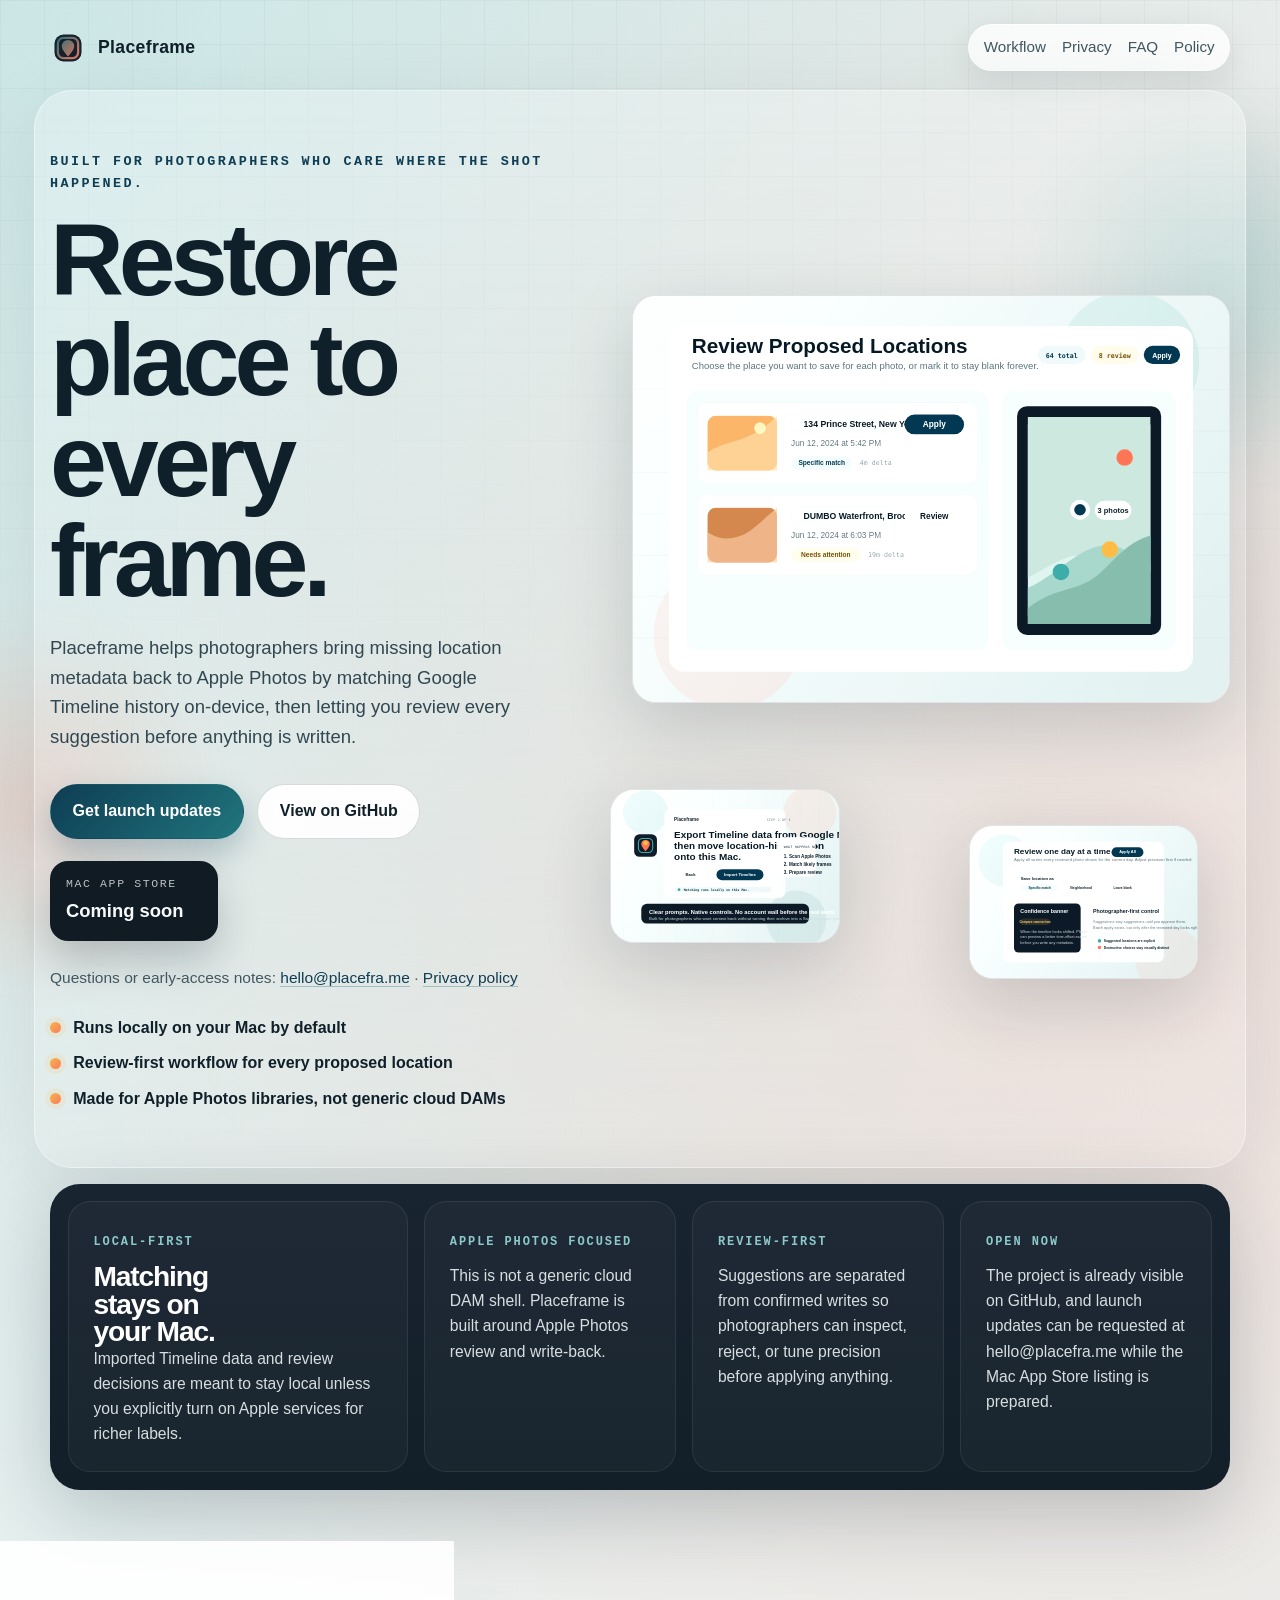
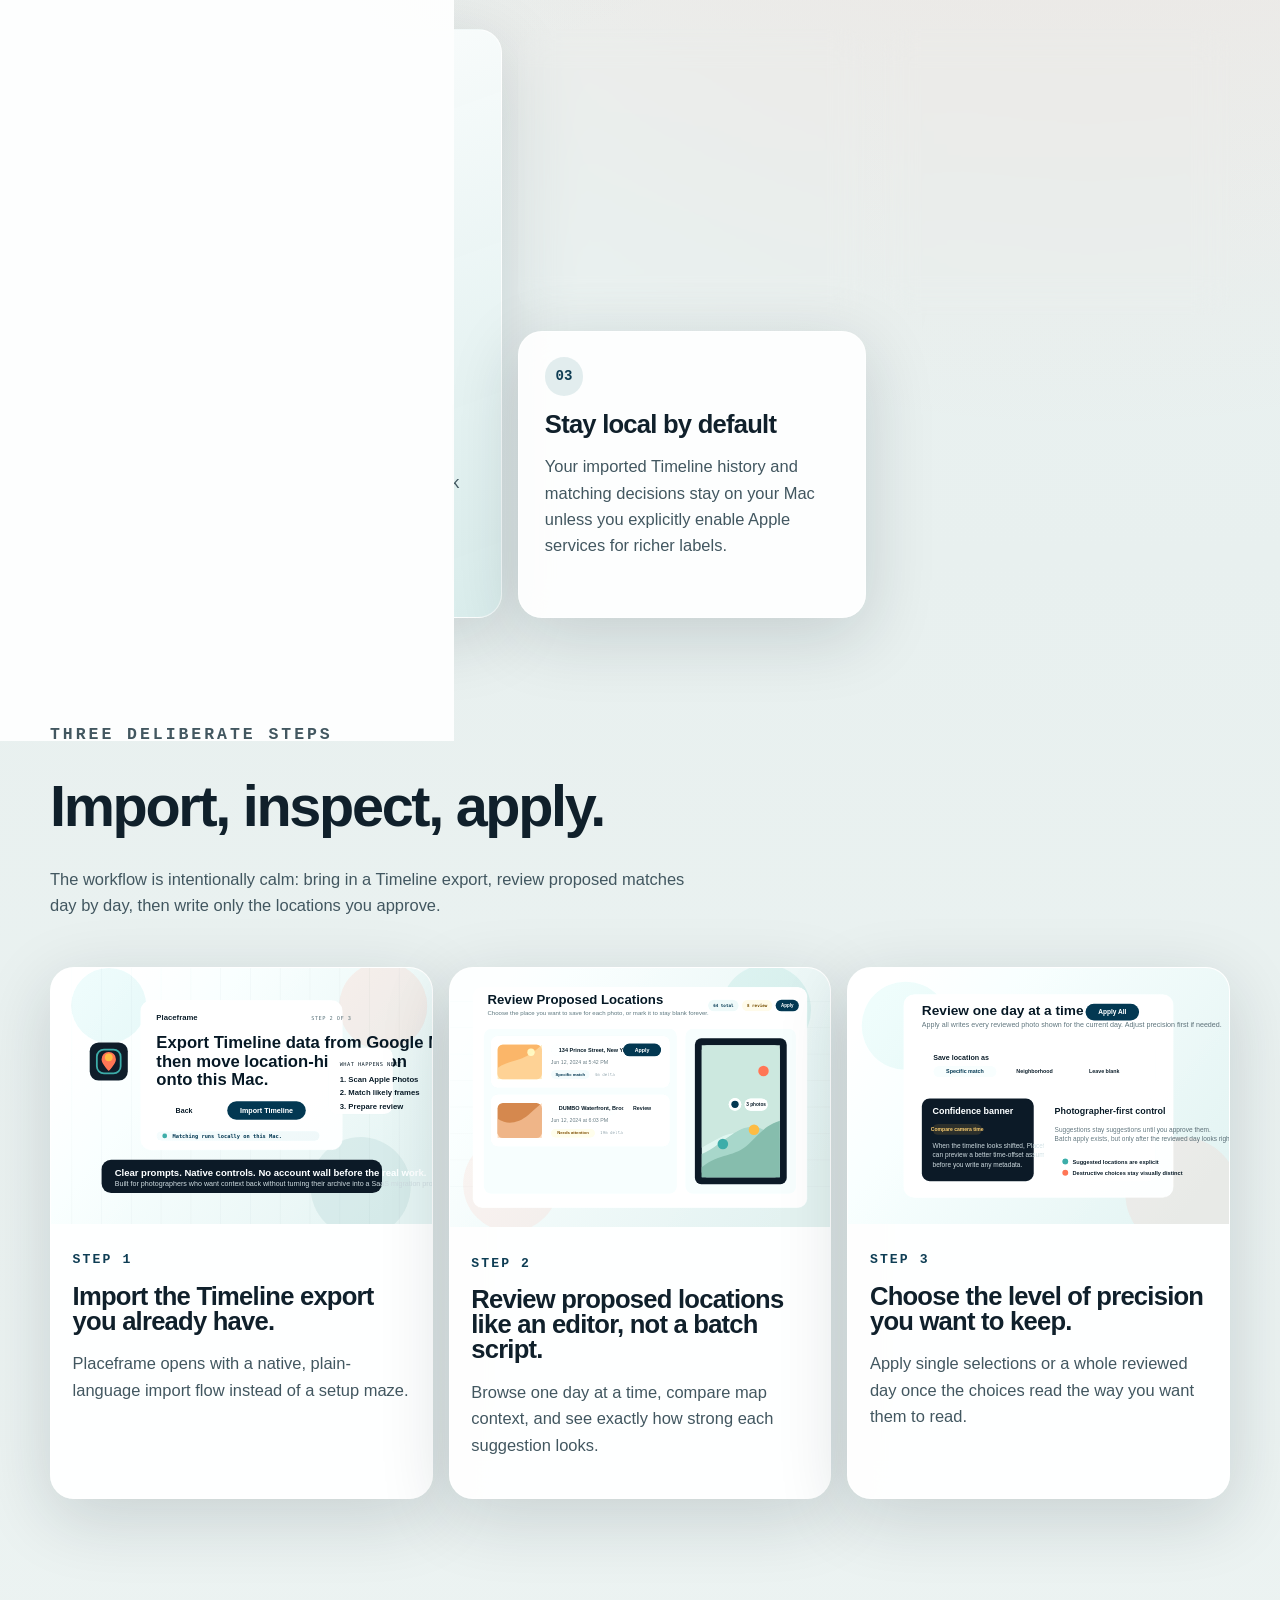
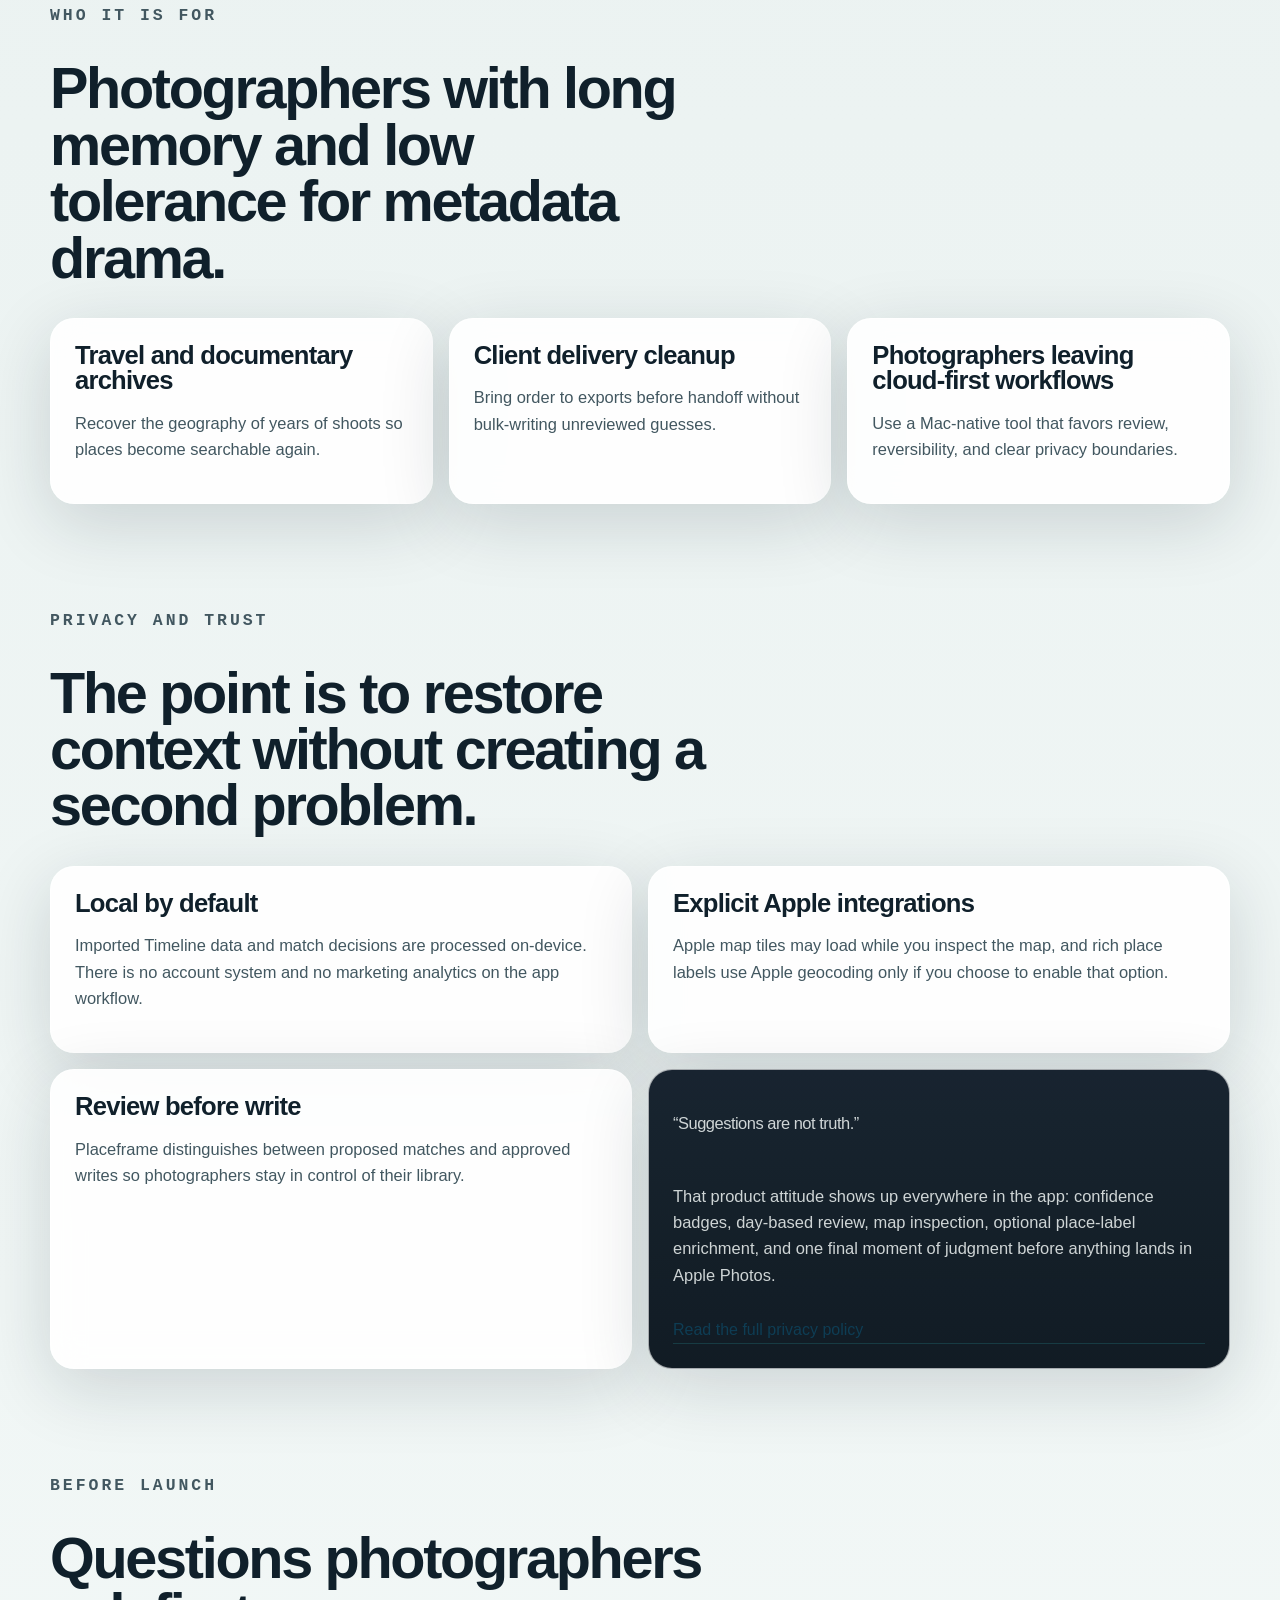
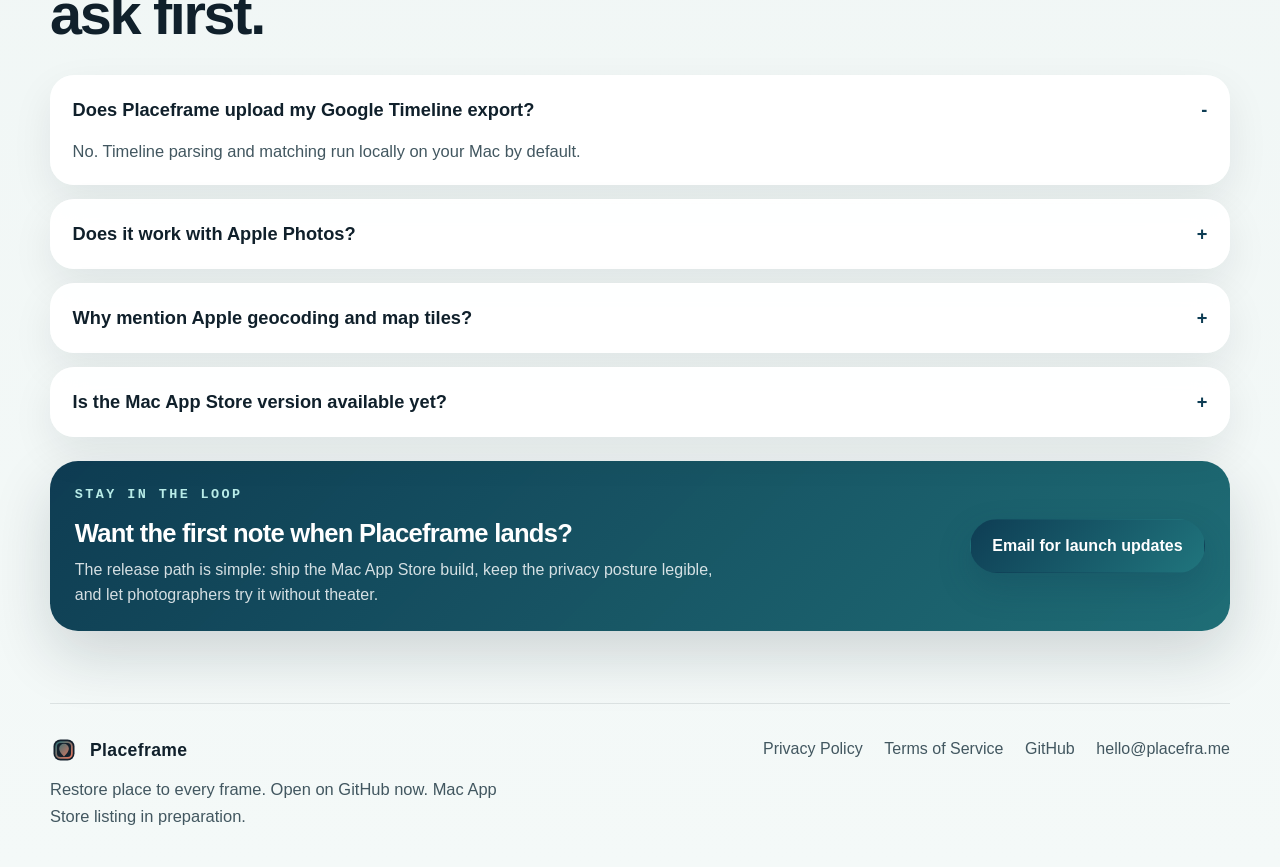
==== website/index.html @ 7202272b "Publish a real GitHub Pages site for Placeframe GitHub Pages now deploys from website/ instead of th" ====
<!doctype html>
<html lang="en">
  <head>
    <meta charset="utf-8">
    <meta name="viewport" content="width=device-width, initial-scale=1">
    <title>Placeframe | Restore place to every frame.</title>
    <meta
      name="description"
      content="Placeframe helps photographers restore missing photo locations in Apple Photos by matching Google Timeline history on your Mac, with review before every write."
    >
    <meta name="theme-color" content="#edf4f4">
    <meta property="og:title" content="Placeframe">
    <meta
      property="og:description"
      content="A private, Mac-first way to restore missing photo locations in Apple Photos."
    >
    <meta property="og:type" content="website">
    <meta property="og:url" content="https://placefra.me/">
    <meta property="og:image" content="https://placefra.me/assets/placeframe-social.png">
    <meta name="twitter:card" content="summary_large_image">
    <meta name="twitter:title" content="Placeframe">
    <meta name="twitter:description" content="Restore missing photo locations in Apple Photos without giving up review or privacy.">
    <meta name="twitter:image" content="https://placefra.me/assets/placeframe-social.png">
    <link rel="canonical" href="https://placefra.me/">
    <link rel="icon" href="assets/favicon.svg" type="image/svg+xml">
    <link rel="stylesheet" href="site.css">
    <script defer src="site.js"></script>
  </head>
  <body>
    <div class="page-shell">
      <div class="ambient ambient-a"></div>
      <div class="ambient ambient-b"></div>
      <div class="grid-wash"></div>

      <header class="site-header">
        <a class="brand" href="#top" aria-label="Placeframe home">
          <img src="assets/favicon.svg" alt="" width="36" height="36">
          <span>Placeframe</span>
        </a>
        <nav class="site-nav" aria-label="Primary">
          <a href="#workflow">Workflow</a>
          <a href="#trust">Privacy</a>
          <a href="#faq">FAQ</a>
          <a href="privacy.html">Policy</a>
        </nav>
      </header>

      <main id="top">
        <section class="hero" data-reveal>
          <div class="hero-copy">
            <p class="eyebrow">Built for photographers who care where the shot happened.</p>
            <h1>Restore place to every frame.</h1>
            <p class="lede">
              Placeframe helps photographers bring missing location metadata back to Apple Photos
              by matching Google Timeline history on-device, then letting you review every
              suggestion before anything is written.
            </p>

            <div class="cta-row">
              <a class="button button-primary" href="mailto:hello@placefra.me?subject=Notify%20me%20when%20Placeframe%20launches">Get launch updates</a>
              <a class="button button-secondary" href="https://github.com/glacials/placeframe">View on GitHub</a>
            </div>

            <div class="availability-badge" aria-label="Mac App Store coming soon">
              <span class="availability-kicker">MAC APP STORE</span>
              <strong>Coming soon</strong>
            </div>

            <p class="micro-note">
              Questions or early-access notes:
              <a class="inline-link" href="mailto:hello@placefra.me?subject=Placeframe%20question">hello@placefra.me</a>
              ·
              <a class="inline-link" href="privacy.html">Privacy policy</a>
            </p>

            <ul class="hero-points">
              <li>Runs locally on your Mac by default</li>
              <li>Review-first workflow for every proposed location</li>
              <li>Made for Apple Photos libraries, not generic cloud DAMs</li>
            </ul>
          </div>

          <div class="hero-media">
            <figure class="hero-shot hero-shot-main">
              <img
                src="assets/interface-review.svg"
                alt="Placeframe review interface with photo cards, status badges, and a map panel."
                width="1440"
                height="980"
              >
            </figure>
            <figure class="hero-shot hero-shot-small hero-shot-left">
              <img
                src="assets/interface-import.svg"
                alt="Placeframe import workflow showing a guided timeline import card."
                width="1280"
                height="860"
              >
            </figure>
            <figure class="hero-shot hero-shot-small hero-shot-right">
              <img
                src="assets/interface-precision.svg"
                alt="Placeframe precision controls showing review choices before writing metadata."
                width="1280"
                height="860"
              >
            </figure>
          </div>
        </section>

        <section class="proof-band" aria-label="Proof points" data-reveal>
          <div class="proof-grid">
            <article class="proof-card">
              <span class="proof-overline">Local-first</span>
              <h2>Matching stays on your Mac.</h2>
              <p>Imported Timeline data and review decisions are meant to stay local unless you explicitly turn on Apple services for richer labels.</p>
            </article>
            <article class="proof-card">
              <span class="proof-overline">Apple Photos focused</span>
              <p>This is not a generic cloud DAM shell. Placeframe is built around Apple Photos review and write-back.</p>
            </article>
            <article class="proof-card">
              <span class="proof-overline">Review-first</span>
              <p>Suggestions are separated from confirmed writes so photographers can inspect, reject, or tune precision before applying anything.</p>
            </article>
            <article class="proof-card">
              <span class="proof-overline">Open now</span>
              <p>The project is already visible on GitHub, and launch updates can be requested at hello@placefra.me while the Mac App Store listing is prepared.</p>
            </article>
          </div>
        </section>

        <section class="insight-grid" data-reveal>
          <article class="insight-card insight-card-primary">
            <p class="eyebrow">Why photographers care</p>
            <h2>A clean archive is easier to search, sort, pitch, publish, and trust.</h2>
            <p>
              When old imports lose GPS metadata, years of work start behaving like anonymous
              files. Placeframe is built for photographers who want that context back without
              surrendering their library to a cloud pipeline.
            </p>
          </article>
          <article class="insight-card">
            <span class="stat">01</span>
            <h3>Recover locationless imports</h3>
            <p>Backfill DSLR, mirrorless, or scanned work that landed in Apple Photos without place data.</p>
          </article>
          <article class="insight-card">
            <span class="stat">02</span>
            <h3>Keep your review deliberate</h3>
            <p>Suggestions are separated from confirmed writes, so you always know what is proposed and what will change.</p>
          </article>
          <article class="insight-card">
            <span class="stat">03</span>
            <h3>Stay local by default</h3>
            <p>Your imported Timeline history and matching decisions stay on your Mac unless you explicitly enable Apple services for richer labels.</p>
          </article>
        </section>

        <section class="workflow-section" id="workflow" data-reveal>
          <div class="section-heading">
            <p class="eyebrow">Three deliberate steps</p>
            <h2>Import, inspect, apply.</h2>
            <p>
              The workflow is intentionally calm: bring in a Timeline export, review proposed
              matches day by day, then write only the locations you approve.
            </p>
          </div>

          <div class="workflow-grid">
            <article class="workflow-card">
              <img
                src="assets/interface-import.svg"
                alt="Guided timeline import interface preview."
                width="1280"
                height="860"
              >
              <div class="workflow-copy">
                <span class="workflow-step">Step 1</span>
                <h3>Import the Timeline export you already have.</h3>
                <p>Placeframe opens with a native, plain-language import flow instead of a setup maze.</p>
              </div>
            </article>

            <article class="workflow-card">
              <img
                src="assets/interface-review.svg"
                alt="Review interface preview with badges, photo thumbnails, and a map."
                width="1440"
                height="980"
              >
              <div class="workflow-copy">
                <span class="workflow-step">Step 2</span>
                <h3>Review proposed locations like an editor, not a batch script.</h3>
                <p>Browse one day at a time, compare map context, and see exactly how strong each suggestion looks.</p>
              </div>
            </article>

            <article class="workflow-card">
              <img
                src="assets/interface-precision.svg"
                alt="Precision controls and final review choices preview."
                width="1280"
                height="860"
              >
              <div class="workflow-copy">
                <span class="workflow-step">Step 3</span>
                <h3>Choose the level of precision you want to keep.</h3>
                <p>Apply single selections or a whole reviewed day once the choices read the way you want them to read.</p>
              </div>
            </article>
          </div>
        </section>

        <section class="audience-section" data-reveal>
          <div class="section-heading">
            <p class="eyebrow">Who it is for</p>
            <h2>Photographers with long memory and low tolerance for metadata drama.</h2>
          </div>

          <div class="audience-grid">
            <article class="audience-card">
              <h3>Travel and documentary archives</h3>
              <p>Recover the geography of years of shoots so places become searchable again.</p>
            </article>
            <article class="audience-card">
              <h3>Client delivery cleanup</h3>
              <p>Bring order to exports before handoff without bulk-writing unreviewed guesses.</p>
            </article>
            <article class="audience-card">
              <h3>Photographers leaving cloud-first workflows</h3>
              <p>Use a Mac-native tool that favors review, reversibility, and clear privacy boundaries.</p>
            </article>
          </div>
        </section>

        <section class="trust-section" id="trust" data-reveal>
          <div class="section-heading">
            <p class="eyebrow">Privacy and trust</p>
            <h2>The point is to restore context without creating a second problem.</h2>
          </div>

          <div class="trust-grid">
            <article class="trust-card">
              <h3>Local by default</h3>
              <p>Imported Timeline data and match decisions are processed on-device. There is no account system and no marketing analytics on the app workflow.</p>
            </article>
            <article class="trust-card">
              <h3>Explicit Apple integrations</h3>
              <p>Apple map tiles may load while you inspect the map, and rich place labels use Apple geocoding only if you choose to enable that option.</p>
            </article>
            <article class="trust-card">
              <h3>Review before write</h3>
              <p>Placeframe distinguishes between proposed matches and approved writes so photographers stay in control of their library.</p>
            </article>
            <article class="trust-card trust-card-wide">
              <p class="quote">
                “Suggestions are not truth.”
              </p>
              <p>
                That product attitude shows up everywhere in the app: confidence badges, day-based review,
                map inspection, optional place-label enrichment, and one final moment of judgment before
                anything lands in Apple Photos.
              </p>
              <a class="inline-link" href="privacy.html">Read the full privacy policy</a>
            </article>
          </div>
        </section>

        <section class="faq-section" id="faq" data-reveal>
          <div class="section-heading">
            <p class="eyebrow">Before launch</p>
            <h2>Questions photographers ask first.</h2>
          </div>

          <div class="faq-list">
            <details open>
              <summary>Does Placeframe upload my Google Timeline export?</summary>
              <p>No. Timeline parsing and matching run locally on your Mac by default.</p>
            </details>
            <details>
              <summary>Does it work with Apple Photos?</summary>
              <p>Yes. Placeframe is built around Apple Photos libraries and writes approved metadata back into Apple Photos locally.</p>
            </details>
            <details>
              <summary>Why mention Apple geocoding and map tiles?</summary>
              <p>Because privacy language should stay next to the real behavior. Rich place labels are optional, and map inspection can load Apple map tiles for the visible region.</p>
            </details>
            <details>
              <summary>Is the Mac App Store version available yet?</summary>
              <p>Not yet. The marketing site is live now, and the Mac App Store listing is being prepared.</p>
            </details>
          </div>

          <div class="closing-cta">
            <div>
              <p class="eyebrow">Stay in the loop</p>
              <h3>Want the first note when Placeframe lands?</h3>
              <p>The release path is simple: ship the Mac App Store build, keep the privacy posture legible, and let photographers try it without theater.</p>
            </div>
            <a class="button button-primary" href="mailto:hello@placefra.me?subject=Notify%20me%20when%20Placeframe%20launches">Email for launch updates</a>
          </div>
        </section>
      </main>

      <footer class="site-footer">
        <div>
          <a class="brand brand-footer" href="#top">
            <img src="assets/favicon.svg" alt="" width="28" height="28">
            <span>Placeframe</span>
          </a>
          <p class="footer-copy">Restore place to every frame. Open on GitHub now. Mac App Store listing in preparation.</p>
        </div>
        <div class="footer-links">
          <a href="privacy.html">Privacy Policy</a>
          <a href="terms.html">Terms of Service</a>
          <a href="https://github.com/glacials/placeframe">GitHub</a>
          <a href="mailto:hello@placefra.me?subject=Placeframe%20support">hello@placefra.me</a>
        </div>
      </footer>
    </div>
  </body>
</html>
---- website/site.css ----
:root {
  --canvas: #e8f0ef;
  --canvas-strong: #cfdfde;
  --surface: rgba(255, 255, 255, 0.9);
  --surface-strong: #fdfefe;
  --surface-dark: #182430;
  --ink: #10202b;
  --muted: #425760;
  --border: rgba(16, 32, 43, 0.16);
  --border-strong: rgba(16, 32, 43, 0.24);
  --accent: #20757d;
  --accent-bright: #45a9a5;
  --accent-deep: #0e3d54;
  --sun: #f2b84c;
  --ember: #ff785b;
  --shadow: 0 18px 70px rgba(11, 29, 43, 0.16);
  --radius-xl: 32px;
  --radius-lg: 24px;
  --radius-md: 18px;
  --radius-sm: 12px;
  --font-display: "Avenir Next", "Gill Sans", "Trebuchet MS", sans-serif;
  --font-body: "Helvetica Neue", "Segoe UI", sans-serif;
  --font-mono: "SFMono-Regular", "SF Mono", Consolas, monospace;
}

*,
*::before,
*::after {
  box-sizing: border-box;
}

html {
  scroll-behavior: smooth;
}

body {
  margin: 0;
  font-family: var(--font-body);
  color: var(--ink);
  background:
    radial-gradient(circle at top left, rgba(69, 169, 165, 0.22), transparent 30%),
    radial-gradient(circle at 85% 15%, rgba(255, 120, 91, 0.18), transparent 24%),
    linear-gradient(180deg, #f1f7f7 0%, var(--canvas) 38%, #f4f9f8 100%);
  line-height: 1.6;
  min-height: 100vh;
}

img {
  display: block;
  max-width: 100%;
}

a {
  color: inherit;
  text-decoration: none;
}

button,
summary {
  font: inherit;
}

.page-shell {
  position: relative;
  overflow: clip;
  min-height: 100vh;
}

.ambient {
  position: fixed;
  inset: auto;
  width: 28rem;
  height: 28rem;
  border-radius: 50%;
  filter: blur(24px);
  opacity: 0.7;
  pointer-events: none;
}

.ambient-a {
  top: 4rem;
  right: -10rem;
  background: radial-gradient(circle, rgba(69, 169, 165, 0.4), transparent 62%);
}

.ambient-b {
  left: -12rem;
  bottom: -8rem;
  background: radial-gradient(circle, rgba(255, 120, 91, 0.32), transparent 60%);
}

.grid-wash {
  position: fixed;
  inset: 0;
  background-image:
    linear-gradient(rgba(16, 32, 43, 0.045) 1px, transparent 1px),
    linear-gradient(90deg, rgba(16, 32, 43, 0.045) 1px, transparent 1px);
  background-size: 44px 44px;
  mask-image: linear-gradient(180deg, rgba(0, 0, 0, 0.7), transparent 88%);
  pointer-events: none;
}

.site-header,
.site-footer,
main {
  position: relative;
  z-index: 1;
}

.site-header,
.site-footer,
.hero,
.insight-grid,
.workflow-section,
.audience-section,
.trust-section,
.faq-section,
.legal-main {
  width: min(1180px, calc(100% - 2rem));
  margin-inline: auto;
}

.site-header {
  display: flex;
  align-items: center;
  justify-content: space-between;
  gap: 1.5rem;
  padding: 1.5rem 0 0;
}

.brand {
  display: inline-flex;
  align-items: center;
  gap: 0.75rem;
  font-family: var(--font-display);
  font-size: 1.1rem;
  font-weight: 700;
  letter-spacing: 0.02em;
}

.site-nav {
  display: inline-flex;
  align-items: center;
  gap: 1rem;
  padding: 0.65rem 0.9rem;
  border: 1px solid rgba(255, 255, 255, 0.6);
  border-radius: 999px;
  background: rgba(255, 255, 255, 0.78);
  box-shadow: 0 10px 34px rgba(16, 32, 43, 0.1);
  backdrop-filter: blur(16px);
}

.site-nav a {
  color: var(--muted);
  font-size: 0.95rem;
}

.site-nav a:hover,
.site-nav a:focus-visible,
.inline-link:hover,
.inline-link:focus-visible {
  color: var(--accent-deep);
}

.hero {
  display: grid;
  grid-template-columns: minmax(0, 1fr) minmax(0, 1.18fr);
  align-items: center;
  gap: 2.2rem;
  padding: 5rem 0 4.5rem;
  position: relative;
}

.hero::before {
  content: "";
  position: absolute;
  inset: 1.2rem -1rem 1rem;
  border: 1px solid rgba(255, 255, 255, 0.46);
  border-radius: 38px;
  background: linear-gradient(180deg, rgba(255, 255, 255, 0.28), rgba(255, 255, 255, 0.08));
  box-shadow: 0 24px 90px rgba(11, 29, 43, 0.08);
  z-index: -1;
}

.hero-copy {
  max-width: 33rem;
}

.eyebrow {
  margin: 0 0 1rem;
  color: var(--accent-deep);
  font-family: var(--font-mono);
  font-size: 0.84rem;
  font-weight: 700;
  letter-spacing: 0.18em;
  text-transform: uppercase;
}

h1,
h2,
h3 {
  margin: 0;
  font-family: var(--font-display);
  line-height: 0.98;
}

h1 {
  font-size: clamp(3.4rem, 8vw, 6.4rem);
  letter-spacing: -0.05em;
  max-width: 11ch;
}

h2 {
  font-size: clamp(2rem, 4.5vw, 3.7rem);
  letter-spacing: -0.04em;
}

h3 {
  font-size: clamp(1.25rem, 2vw, 1.6rem);
  letter-spacing: -0.03em;
}

.lede,
.section-heading p,
.insight-card p,
.workflow-copy p,
.audience-card p,
.trust-card p,
.faq-list p,
.footer-copy,
.legal-section p,
.legal-list li {
  color: var(--muted);
  font-size: 1.03rem;
}

.lede {
  margin: 1.35rem 0 0;
  max-width: 31rem;
  font-size: 1.16rem;
  color: #314751;
}

.cta-row {
  display: flex;
  flex-wrap: wrap;
  gap: 0.85rem;
  margin: 2rem 0 1.4rem;
}

.button {
  display: inline-flex;
  align-items: center;
  justify-content: center;
  min-height: 3.35rem;
  padding: 0.85rem 1.35rem;
  border-radius: 999px;
  border: 1px solid transparent;
  font-weight: 700;
  transition: transform 180ms ease, box-shadow 180ms ease, background-color 180ms ease;
}

.button:hover,
.button:focus-visible {
  transform: translateY(-1px);
}

.button-primary {
  background: linear-gradient(135deg, var(--accent-deep), var(--accent));
  color: #fff;
  box-shadow: 0 14px 32px rgba(14, 61, 84, 0.26);
}

.button-secondary {
  background: rgba(255, 255, 255, 0.92);
  border-color: var(--border);
}

.availability-badge {
  display: inline-flex;
  flex-direction: column;
  gap: 0.18rem;
  margin-bottom: 1.6rem;
  padding: 0.88rem 1rem 0.92rem;
  min-width: 10.5rem;
  border-radius: 18px;
  background: #111b23;
  color: #f7fafb;
  box-shadow: 0 20px 42px rgba(17, 27, 35, 0.22);
}

.availability-kicker {
  color: rgba(247, 250, 251, 0.74);
  font-family: var(--font-mono);
  font-size: 0.72rem;
  letter-spacing: 0.14em;
}

.availability-badge strong {
  font-family: var(--font-display);
  font-size: 1.15rem;
}

.micro-note {
  margin: 0 0 1.5rem;
  color: var(--muted);
  font-size: 0.97rem;
}

.hero-points {
  display: grid;
  gap: 0.62rem;
  padding: 0;
  margin: 0;
  list-style: none;
}

.hero-points li {
  display: inline-flex;
  align-items: center;
  gap: 0.75rem;
  color: var(--ink);
  font-weight: 600;
}

.hero-points li::before {
  content: "";
  width: 0.7rem;
  height: 0.7rem;
  border-radius: 50%;
  background: linear-gradient(135deg, var(--sun), var(--ember));
  box-shadow: 0 0 0 5px rgba(242, 184, 76, 0.12);
}

.hero-media {
  position: relative;
  min-height: 42rem;
}

.hero-shot {
  position: absolute;
  margin: 0;
  overflow: hidden;
  border-radius: var(--radius-lg);
  border: 1px solid rgba(16, 32, 43, 0.12);
  background: rgba(255, 255, 255, 0.94);
  box-shadow: 0 24px 70px rgba(11, 29, 43, 0.16);
}

.hero-shot img,
.workflow-card img {
  width: 100%;
  height: auto;
  filter: saturate(1.04) contrast(1.08);
}

.hero-shot-main {
  right: 0;
  left: 1.35rem;
  top: 0;
}

.hero-shot-small {
  width: 37%;
  backdrop-filter: blur(12px);
}

.hero-shot-left {
  left: 0;
  bottom: 1.5rem;
}

.hero-shot-right {
  right: 2rem;
  bottom: -0.75rem;
}

.proof-band {
  padding: 0 0 4.2rem;
}

.proof-grid {
  display: grid;
  grid-template-columns: 1.35fr 1fr 1fr 1fr;
  gap: 1rem;
  width: min(1180px, calc(100% - 2rem));
  margin: 0 auto;
  padding: 1.1rem;
  border-radius: 30px;
  background:
    linear-gradient(180deg, rgba(24, 36, 48, 0.97), rgba(18, 30, 40, 0.95)),
    var(--surface-dark);
  box-shadow: 0 24px 80px rgba(11, 29, 43, 0.22);
}

.proof-card {
  padding: 1.55rem;
  border-radius: 22px;
  border: 1px solid rgba(255, 255, 255, 0.08);
  background: rgba(255, 255, 255, 0.03);
}

.proof-overline {
  display: inline-block;
  margin-bottom: 0.7rem;
  color: #8cc9ca;
  font-family: var(--font-mono);
  font-size: 0.75rem;
  font-weight: 700;
  letter-spacing: 0.16em;
  text-transform: uppercase;
}

.proof-card h2 {
  color: #ffffff;
  font-size: clamp(1.6rem, 2.2vw, 2.25rem);
  max-width: 10ch;
}

.proof-card p {
  margin: 0;
  color: rgba(241, 248, 249, 0.88);
  font-size: 0.98rem;
}

.insight-grid {
  display: grid;
  grid-template-columns: 1.3fr 1fr 1fr;
  gap: 1rem;
  padding: 4.5rem 0;
}

.insight-card,
.workflow-card,
.audience-card,
.trust-card,
.faq-list details,
.legal-main,
.legal-section {
  border: 1px solid rgba(255, 255, 255, 0.62);
  border-radius: var(--radius-lg);
  background: var(--surface);
  box-shadow: var(--shadow);
  backdrop-filter: blur(16px);
}

.insight-card {
  padding: 1.6rem;
}

.insight-card-primary {
  grid-row: span 2;
  display: flex;
  flex-direction: column;
  justify-content: space-between;
  background:
    linear-gradient(160deg, rgba(255, 255, 255, 0.94), rgba(214, 235, 234, 0.92)),
    var(--surface);
}

.insight-card-primary h2 {
  margin-bottom: 1rem;
  max-width: 12ch;
}

.stat {
  display: inline-flex;
  align-items: center;
  justify-content: center;
  width: 2.4rem;
  height: 2.4rem;
  margin-bottom: 1rem;
  border-radius: 999px;
  background: rgba(32, 117, 125, 0.12);
  color: var(--accent-deep);
  font-family: var(--font-mono);
  font-size: 0.88rem;
  font-weight: 700;
}

.section-heading {
  display: grid;
  gap: 0.9rem;
  max-width: 41rem;
  margin-bottom: 2rem;
}

.workflow-section,
.audience-section,
.trust-section,
.faq-section {
  padding: 2rem 0 4.5rem;
}

.workflow-grid {
  display: grid;
  grid-template-columns: repeat(3, minmax(0, 1fr));
  gap: 1rem;
}

.workflow-card {
  overflow: hidden;
  background: rgba(255, 255, 255, 0.94);
}

.workflow-copy {
  padding: 1.35rem 1.35rem 1.5rem;
}

.workflow-step {
  display: inline-block;
  margin-bottom: 0.85rem;
  color: var(--accent-deep);
  font-family: var(--font-mono);
  font-size: 0.82rem;
  font-weight: 700;
  letter-spacing: 0.16em;
  text-transform: uppercase;
}

.audience-grid {
  display: grid;
  grid-template-columns: repeat(3, minmax(0, 1fr));
  gap: 1rem;
}

.audience-card,
.trust-card,
.legal-section {
  padding: 1.5rem;
}

.trust-grid {
  display: grid;
  grid-template-columns: repeat(2, minmax(0, 1fr));
  gap: 1rem;
}

.trust-card-wide {
  display: grid;
  gap: 0.8rem;
  align-content: start;
  background:
    linear-gradient(180deg, rgba(24, 36, 48, 0.96), rgba(17, 27, 35, 0.94)),
    var(--surface-dark);
  color: #f8fcfb;
}

.trust-card-wide p {
  color: rgba(248, 252, 251, 0.82);
}

.quote {
  font-family: var(--font-display);
  font-size: clamp(1.7rem, 3vw, 2.3rem);
  letter-spacing: -0.03em;
  color: #fff;
}

.faq-list {
  display: grid;
  gap: 0.9rem;
}

.faq-list details {
  padding: 1.2rem 1.35rem;
  background: rgba(255, 255, 255, 0.94);
  box-shadow: 0 16px 40px rgba(11, 29, 43, 0.08);
}

.faq-list summary {
  cursor: pointer;
  font-family: var(--font-display);
  font-size: 1.14rem;
  font-weight: 700;
  list-style: none;
}

.faq-list summary::-webkit-details-marker {
  display: none;
}

.faq-list summary::after {
  content: "+";
  float: right;
  color: var(--accent-deep);
}

.faq-list details[open] summary::after {
  content: "-";
}

.faq-list p {
  margin: 0.9rem 0 0;
}

.closing-cta {
  display: flex;
  align-items: center;
  justify-content: space-between;
  gap: 1.4rem;
  margin-top: 1.5rem;
  padding: 1.45rem 1.55rem;
  border-radius: 28px;
  background:
    linear-gradient(135deg, rgba(14, 61, 84, 0.96), rgba(32, 117, 125, 0.9)),
    var(--surface-dark);
  box-shadow: 0 24px 60px rgba(11, 29, 43, 0.16);
}

.closing-cta h3 {
  color: #ffffff;
  margin-bottom: 0.65rem;
}

.closing-cta p:last-child {
  margin: 0;
  color: rgba(244, 248, 249, 0.86);
  max-width: 40rem;
}

.closing-cta .eyebrow {
  color: #b8ece8;
}

.site-footer {
  display: flex;
  justify-content: space-between;
  gap: 2rem;
  padding: 2rem 0 2.5rem;
  border-top: 1px solid rgba(16, 32, 43, 0.1);
}

.brand-footer {
  margin-bottom: 0.75rem;
}

.footer-copy {
  max-width: 28rem;
  margin: 0;
}

.footer-links {
  display: flex;
  flex-wrap: wrap;
  gap: 1rem 1.35rem;
  align-content: flex-start;
  justify-content: flex-end;
}

.footer-links a {
  color: var(--muted);
}

.inline-link {
  color: var(--accent-deep);
  border-bottom: 1px solid rgba(32, 117, 125, 0.35);
}

.legal-shell .site-header,
.legal-shell .site-footer {
  width: min(980px, calc(100% - 2rem));
}

.legal-main {
  width: min(980px, calc(100% - 2rem));
  padding: 2rem;
  margin: 3rem auto 2rem;
  background: rgba(255, 255, 255, 0.9);
}

.legal-hero {
  padding: 0.5rem 0 2rem;
  border-bottom: 1px solid var(--border);
}

.legal-hero h1 {
  font-size: clamp(2.5rem, 5vw, 4rem);
  max-width: none;
}

.legal-meta {
  margin: 1rem 0 0;
  color: var(--muted);
  font-family: var(--font-mono);
  font-size: 0.88rem;
  letter-spacing: 0.08em;
  text-transform: uppercase;
}

.legal-section {
  margin-top: 1rem;
  background: rgba(255, 255, 255, 0.98);
}

.legal-section h2 {
  margin-bottom: 0.75rem;
}

.legal-list,
.legal-section p:last-child {
  margin: 1rem 0 0;
}

.legal-list {
  padding-left: 1.2rem;
}

.legal-list li + li {
  margin-top: 0.5rem;
}

html.js-enhanced [data-reveal] {
  opacity: 0;
  transform: translateY(18px);
  transition: opacity 600ms ease, transform 600ms ease;
}

html.js-enhanced [data-reveal].is-visible {
  opacity: 1;
  transform: translateY(0);
}

@media (prefers-reduced-motion: reduce) {
  html {
    scroll-behavior: auto;
  }

  *,
  *::before,
  *::after {
    animation-duration: 0.01ms !important;
    animation-iteration-count: 1 !important;
    transition-duration: 0.01ms !important;
  }

  html.js-enhanced [data-reveal] {
    opacity: 1;
    transform: none;
  }
}

@media (max-width: 1080px) {
  .hero,
  .insight-grid,
  .proof-grid,
  .workflow-grid,
  .audience-grid,
  .trust-grid {
    grid-template-columns: 1fr;
  }

  .hero {
    gap: 2.25rem;
  }

  .hero-media {
    min-height: 32rem;
  }

  .hero::before {
    inset: 1rem 0 0;
  }

  .hero-shot-main {
    left: 0;
  }

  .hero-shot-right {
    right: 0;
  }

  .workflow-section,
  .audience-section,
  .trust-section,
  .faq-section {
    padding-bottom: 3.25rem;
  }
}

@media (max-width: 760px) {
  .site-header,
  .site-footer {
    flex-direction: column;
    align-items: flex-start;
  }

  .site-nav,
  .cta-row,
  .footer-links {
    width: 100%;
  }

  .site-nav {
    justify-content: space-between;
    gap: 0.8rem;
    padding-inline: 1rem;
  }

  .hero {
    padding-top: 3.2rem;
  }

  h1 {
    font-size: clamp(2.9rem, 14vw, 4.4rem);
  }

  .hero-media {
    min-height: 24rem;
  }

  .hero-shot-small {
    width: 46%;
  }

  .proof-grid {
    padding: 1rem;
  }

  .site-footer {
    padding-bottom: 2rem;
  }

  .closing-cta {
    flex-direction: column;
    align-items: flex-start;
  }

  .legal-main {
    padding: 1.25rem;
  }
}

@media (max-width: 560px) {
  .site-header,
  .site-footer,
  .hero,
  .insight-grid,
  .workflow-section,
  .audience-section,
  .trust-section,
  .faq-section,
  .legal-main {
    width: min(100% - 1rem, 100%);
  }

  .site-nav {
    flex-wrap: wrap;
    border-radius: 22px;
  }

  .button,
  .availability-badge {
    width: 100%;
  }

  .hero-media {
    min-height: 21rem;
  }

  .hero-shot-small {
    width: 52%;
  }

  .hero-shot-left {
    bottom: 0.5rem;
  }

  .hero-shot-right {
    bottom: -1.8rem;
  }

  .proof-grid {
    width: min(100% - 1rem, 100%);
  }
}
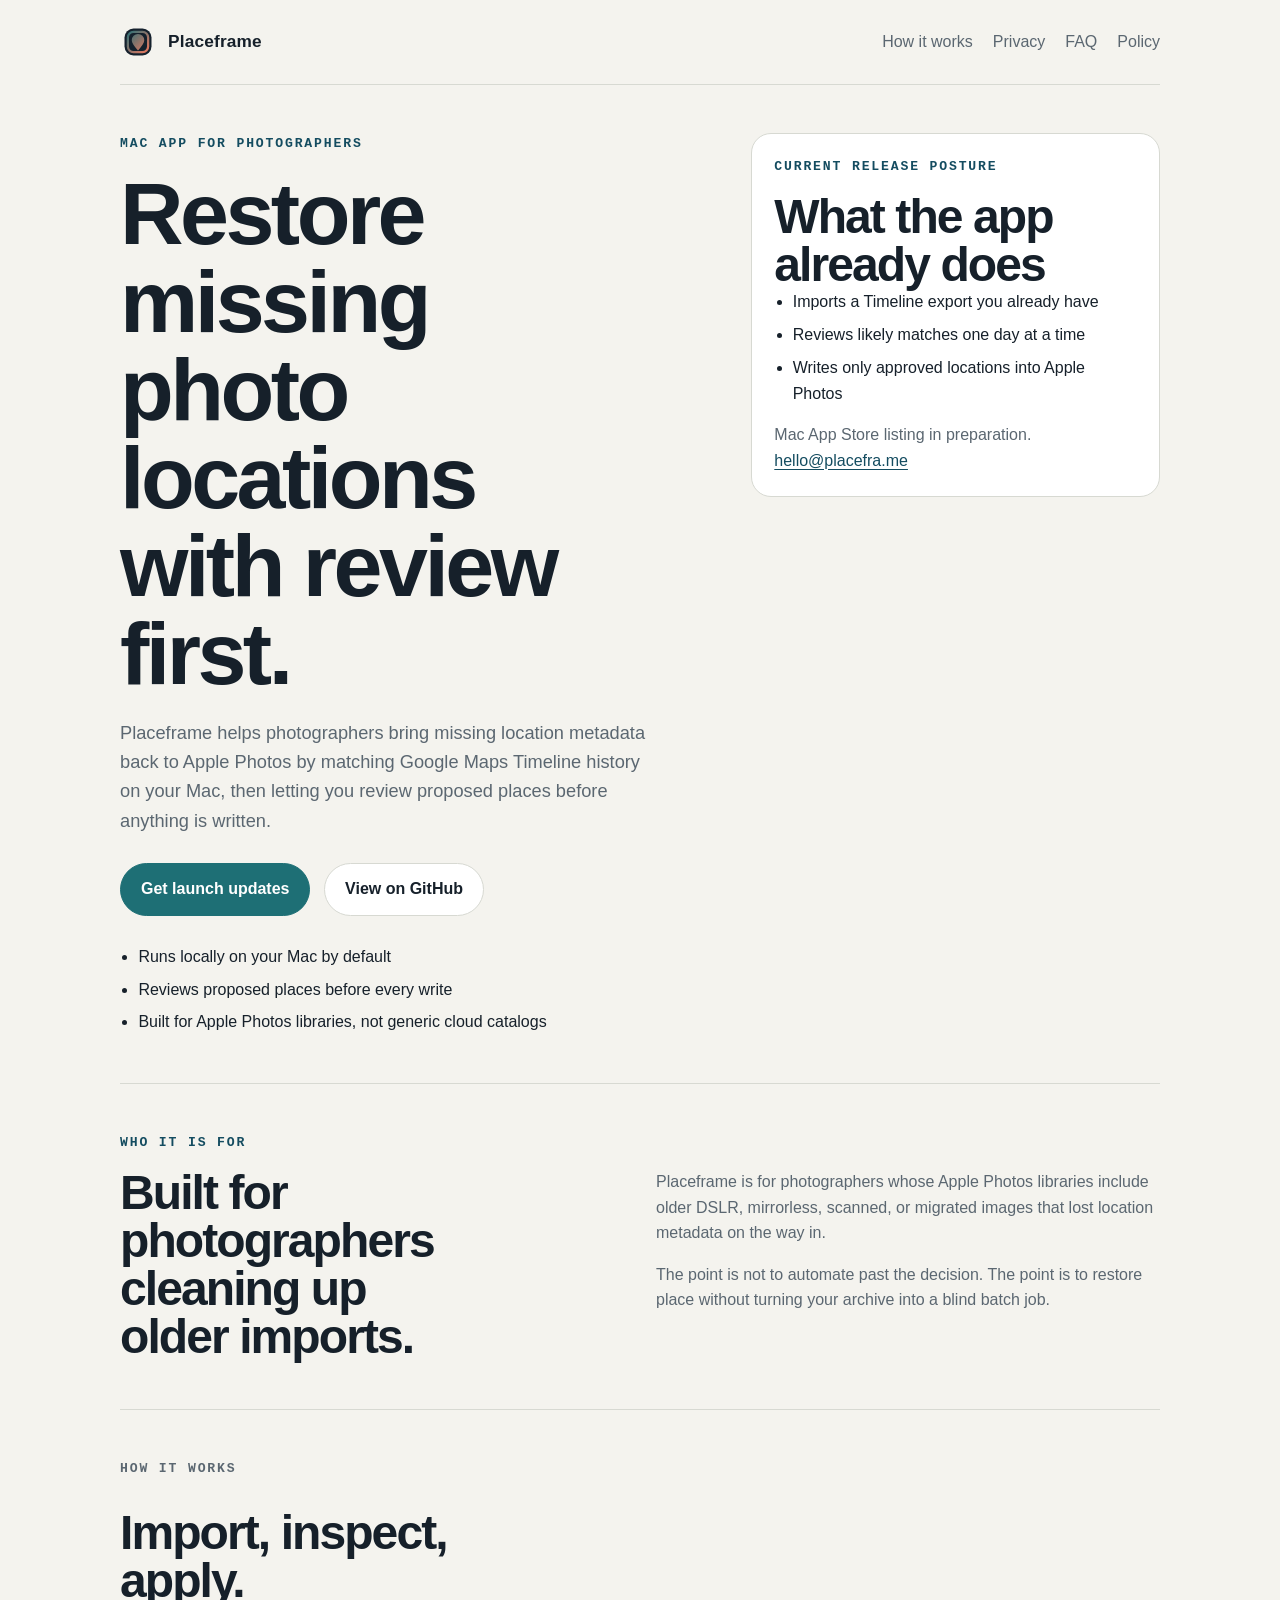
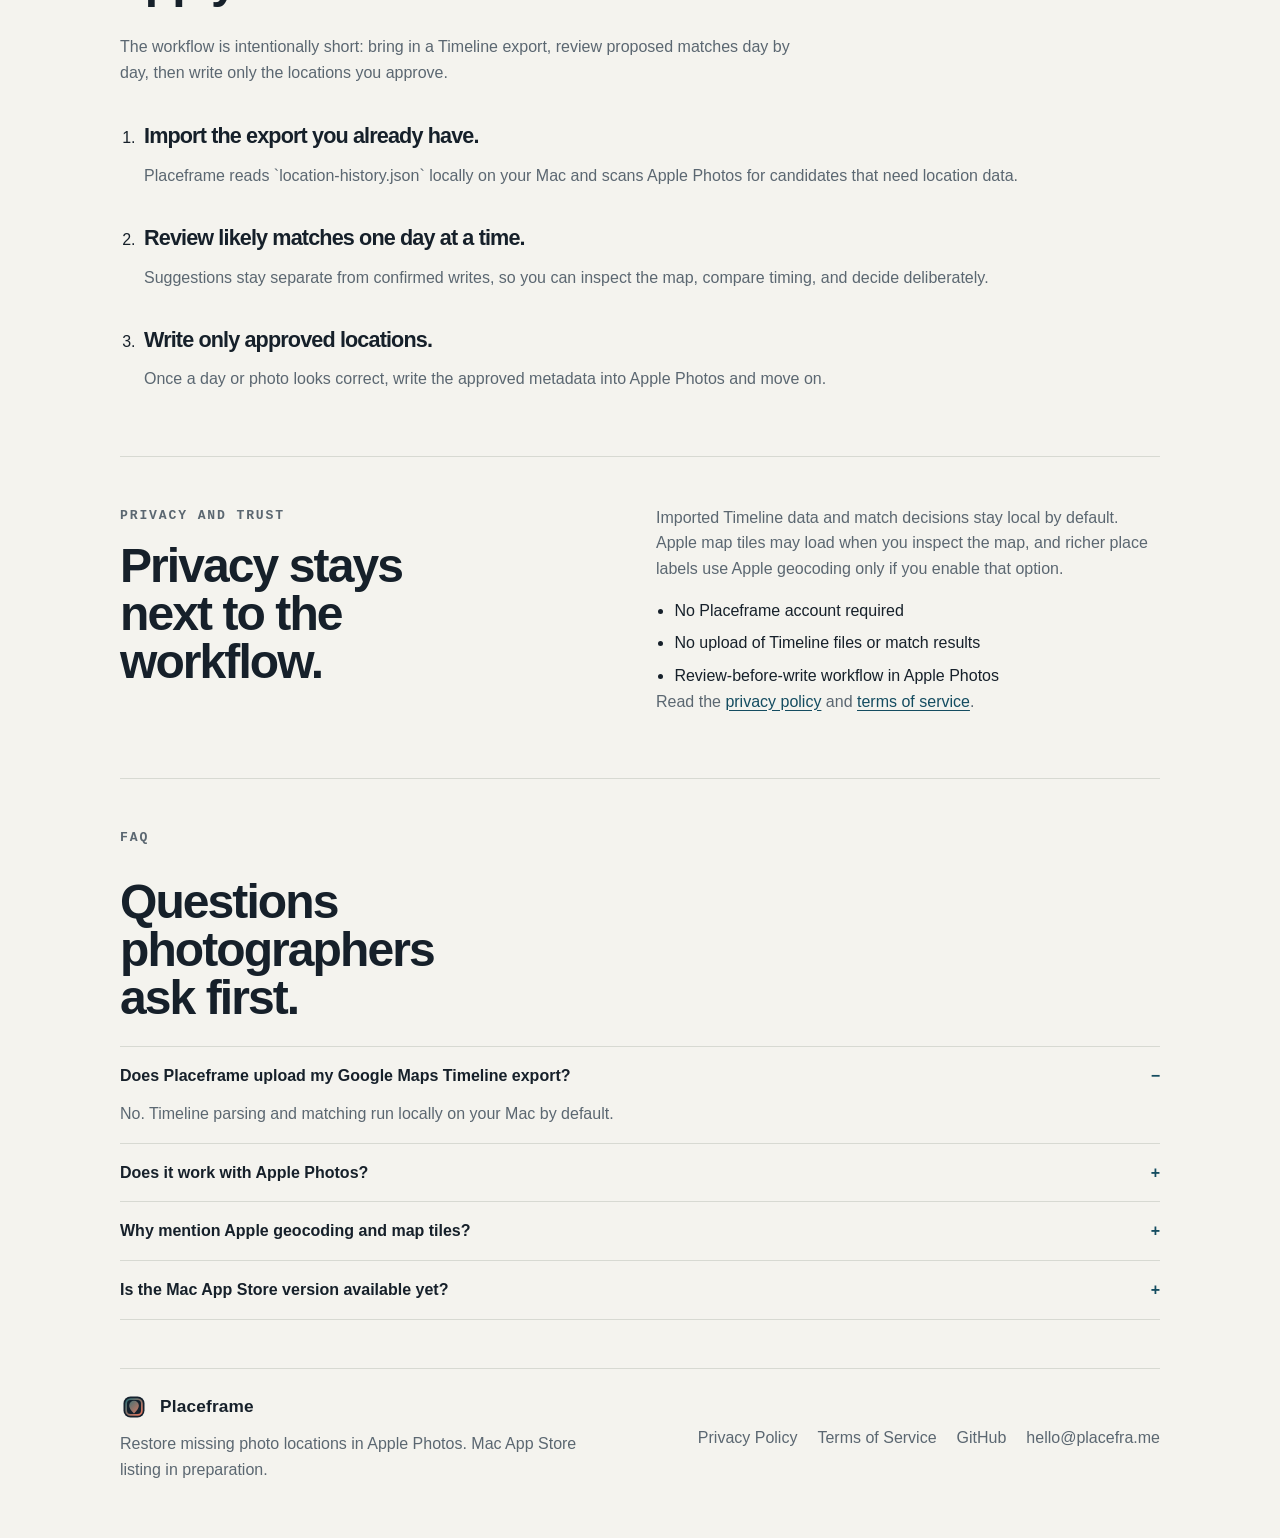
==== commit 18fae76b: "Reduce the Pages site to a quieter, no-mockup launch page The first Pages version proved the deploym" ====
--- a/website/index.html
+++ b/website/index.html
@@ -3,16 +3,16 @@
   <head>
     <meta charset="utf-8">
     <meta name="viewport" content="width=device-width, initial-scale=1">
-    <title>Placeframe | Restore place to every frame.</title>
+    <title>Placeframe | Restore missing photo locations with review first.</title>
     <meta
       name="description"
-      content="Placeframe helps photographers restore missing photo locations in Apple Photos by matching Google Timeline history on your Mac, with review before every write."
+      content="Placeframe helps photographers restore missing photo locations in Apple Photos by matching Google Maps Timeline history on your Mac, with review before every write."
     >
-    <meta name="theme-color" content="#edf4f4">
+    <meta name="theme-color" content="#f4f3ee">
     <meta property="og:title" content="Placeframe">
     <meta
       property="og:description"
-      content="A private, Mac-first way to restore missing photo locations in Apple Photos."
+      content="A Mac app for photographers who want to restore missing photo locations without giving up review or privacy."
     >
     <meta property="og:type" content="website">
     <meta property="og:url" content="https://placefra.me/">
@@ -24,21 +24,16 @@
     <link rel="canonical" href="https://placefra.me/">
     <link rel="icon" href="assets/favicon.svg" type="image/svg+xml">
     <link rel="stylesheet" href="site.css">
-    <script defer src="site.js"></script>
   </head>
   <body>
     <div class="page-shell">
-      <div class="ambient ambient-a"></div>
-      <div class="ambient ambient-b"></div>
-      <div class="grid-wash"></div>
-
       <header class="site-header">
         <a class="brand" href="#top" aria-label="Placeframe home">
           <img src="assets/favicon.svg" alt="" width="36" height="36">
           <span>Placeframe</span>
         </a>
         <nav class="site-nav" aria-label="Primary">
-          <a href="#workflow">Workflow</a>
+          <a href="#workflow">How it works</a>
           <a href="#trust">Privacy</a>
           <a href="#faq">FAQ</a>
           <a href="privacy.html">Policy</a>
@@ -46,14 +41,14 @@
       </header>
 
       <main id="top">
-        <section class="hero" data-reveal>
+        <section class="hero">
           <div class="hero-copy">
-            <p class="eyebrow">Built for photographers who care where the shot happened.</p>
-            <h1>Restore place to every frame.</h1>
+            <p class="eyebrow">Mac app for photographers</p>
+            <h1>Restore missing photo locations with review first.</h1>
             <p class="lede">
               Placeframe helps photographers bring missing location metadata back to Apple Photos
-              by matching Google Timeline history on-device, then letting you review every
-              suggestion before anything is written.
+              by matching Google Maps Timeline history on your Mac, then letting you review
+              proposed places before anything is written.
             </p>
 
             <div class="cta-row">
@@ -61,221 +56,105 @@
               <a class="button button-secondary" href="https://github.com/glacials/placeframe">View on GitHub</a>
             </div>
 
-            <div class="availability-badge" aria-label="Mac App Store coming soon">
-              <span class="availability-kicker">MAC APP STORE</span>
-              <strong>Coming soon</strong>
-            </div>
-
-            <p class="micro-note">
-              Questions or early-access notes:
-              <a class="inline-link" href="mailto:hello@placefra.me?subject=Placeframe%20question">hello@placefra.me</a>
-              ·
-              <a class="inline-link" href="privacy.html">Privacy policy</a>
-            </p>
-
-            <ul class="hero-points">
+            <ul class="compact-points">
               <li>Runs locally on your Mac by default</li>
-              <li>Review-first workflow for every proposed location</li>
-              <li>Made for Apple Photos libraries, not generic cloud DAMs</li>
+              <li>Reviews proposed places before every write</li>
+              <li>Built for Apple Photos libraries, not generic cloud catalogs</li>
             </ul>
           </div>
 
-          <div class="hero-media">
-            <figure class="hero-shot hero-shot-main">
-              <img
-                src="assets/interface-review.svg"
-                alt="Placeframe review interface with photo cards, status badges, and a map panel."
-                width="1440"
-                height="980"
-              >
-            </figure>
-            <figure class="hero-shot hero-shot-small hero-shot-left">
-              <img
-                src="assets/interface-import.svg"
-                alt="Placeframe import workflow showing a guided timeline import card."
-                width="1280"
-                height="860"
-              >
-            </figure>
-            <figure class="hero-shot hero-shot-small hero-shot-right">
-              <img
-                src="assets/interface-precision.svg"
-                alt="Placeframe precision controls showing review choices before writing metadata."
-                width="1280"
-                height="860"
-              >
-            </figure>
+          <aside class="hero-panel" aria-label="Release notes">
+            <p class="eyebrow">Current release posture</p>
+            <h2>What the app already does</h2>
+            <ul class="plain-list">
+              <li>Imports a Timeline export you already have</li>
+              <li>Reviews likely matches one day at a time</li>
+              <li>Writes only approved locations into Apple Photos</li>
+            </ul>
+            <p class="support-note">
+              Mac App Store listing in preparation.
+              <a class="inline-link" href="mailto:hello@placefra.me?subject=Placeframe%20question">hello@placefra.me</a>
+            </p>
+          </aside>
+        </section>
+
+        <section class="simple-section section-divider">
+          <p class="eyebrow">Who it is for</p>
+          <div class="two-column-copy">
+            <h2>Built for photographers cleaning up older imports.</h2>
+            <div>
+              <p>
+                Placeframe is for photographers whose Apple Photos libraries include older DSLR,
+                mirrorless, scanned, or migrated images that lost location metadata on the way in.
+              </p>
+              <p>
+                The point is not to automate past the decision. The point is to restore place
+                without turning your archive into a blind batch job.
+              </p>
+            </div>
           </div>
         </section>
 
-        <section class="proof-band" aria-label="Proof points" data-reveal>
-          <div class="proof-grid">
-            <article class="proof-card">
-              <span class="proof-overline">Local-first</span>
-              <h2>Matching stays on your Mac.</h2>
-              <p>Imported Timeline data and review decisions are meant to stay local unless you explicitly turn on Apple services for richer labels.</p>
-            </article>
-            <article class="proof-card">
-              <span class="proof-overline">Apple Photos focused</span>
-              <p>This is not a generic cloud DAM shell. Placeframe is built around Apple Photos review and write-back.</p>
-            </article>
-            <article class="proof-card">
-              <span class="proof-overline">Review-first</span>
-              <p>Suggestions are separated from confirmed writes so photographers can inspect, reject, or tune precision before applying anything.</p>
-            </article>
-            <article class="proof-card">
-              <span class="proof-overline">Open now</span>
-              <p>The project is already visible on GitHub, and launch updates can be requested at hello@placefra.me while the Mac App Store listing is prepared.</p>
-            </article>
-          </div>
-        </section>
-
-        <section class="insight-grid" data-reveal>
-          <article class="insight-card insight-card-primary">
-            <p class="eyebrow">Why photographers care</p>
-            <h2>A clean archive is easier to search, sort, pitch, publish, and trust.</h2>
-            <p>
-              When old imports lose GPS metadata, years of work start behaving like anonymous
-              files. Placeframe is built for photographers who want that context back without
-              surrendering their library to a cloud pipeline.
-            </p>
-          </article>
-          <article class="insight-card">
-            <span class="stat">01</span>
-            <h3>Recover locationless imports</h3>
-            <p>Backfill DSLR, mirrorless, or scanned work that landed in Apple Photos without place data.</p>
-          </article>
-          <article class="insight-card">
-            <span class="stat">02</span>
-            <h3>Keep your review deliberate</h3>
-            <p>Suggestions are separated from confirmed writes, so you always know what is proposed and what will change.</p>
-          </article>
-          <article class="insight-card">
-            <span class="stat">03</span>
-            <h3>Stay local by default</h3>
-            <p>Your imported Timeline history and matching decisions stay on your Mac unless you explicitly enable Apple services for richer labels.</p>
-          </article>
-        </section>
-
-        <section class="workflow-section" id="workflow" data-reveal>
+        <section class="simple-section section-divider" id="workflow">
           <div class="section-heading">
-            <p class="eyebrow">Three deliberate steps</p>
+            <p class="eyebrow">How it works</p>
             <h2>Import, inspect, apply.</h2>
             <p>
-              The workflow is intentionally calm: bring in a Timeline export, review proposed
+              The workflow is intentionally short: bring in a Timeline export, review proposed
               matches day by day, then write only the locations you approve.
             </p>
           </div>
 
-          <div class="workflow-grid">
-            <article class="workflow-card">
-              <img
-                src="assets/interface-import.svg"
-                alt="Guided timeline import interface preview."
-                width="1280"
-                height="860"
-              >
-              <div class="workflow-copy">
-                <span class="workflow-step">Step 1</span>
-                <h3>Import the Timeline export you already have.</h3>
-                <p>Placeframe opens with a native, plain-language import flow instead of a setup maze.</p>
-              </div>
-            </article>
+          <ol class="step-list">
+            <li>
+              <h3>Import the export you already have.</h3>
+              <p>Placeframe reads `location-history.json` locally on your Mac and scans Apple Photos for candidates that need location data.</p>
+            </li>
+            <li>
+              <h3>Review likely matches one day at a time.</h3>
+              <p>Suggestions stay separate from confirmed writes, so you can inspect the map, compare timing, and decide deliberately.</p>
+            </li>
+            <li>
+              <h3>Write only approved locations.</h3>
+              <p>Once a day or photo looks correct, write the approved metadata into Apple Photos and move on.</p>
+            </li>
+          </ol>
+        </section>
 
-            <article class="workflow-card">
-              <img
-                src="assets/interface-review.svg"
-                alt="Review interface preview with badges, photo thumbnails, and a map."
-                width="1440"
-                height="980"
-              >
-              <div class="workflow-copy">
-                <span class="workflow-step">Step 2</span>
-                <h3>Review proposed locations like an editor, not a batch script.</h3>
-                <p>Browse one day at a time, compare map context, and see exactly how strong each suggestion looks.</p>
-              </div>
-            </article>
-
-            <article class="workflow-card">
-              <img
-                src="assets/interface-precision.svg"
-                alt="Precision controls and final review choices preview."
-                width="1280"
-                height="860"
-              >
-              <div class="workflow-copy">
-                <span class="workflow-step">Step 3</span>
-                <h3>Choose the level of precision you want to keep.</h3>
-                <p>Apply single selections or a whole reviewed day once the choices read the way you want them to read.</p>
-              </div>
-            </article>
+        <section class="simple-section section-divider" id="trust">
+          <div class="two-column-copy">
+            <div>
+              <p class="eyebrow">Privacy and trust</p>
+              <h2>Privacy stays next to the workflow.</h2>
+            </div>
+            <div>
+              <p>
+                Imported Timeline data and match decisions stay local by default. Apple map tiles
+                may load when you inspect the map, and richer place labels use Apple geocoding only
+                if you enable that option.
+              </p>
+              <ul class="plain-list">
+                <li>No Placeframe account required</li>
+                <li>No upload of Timeline files or match results</li>
+                <li>Review-before-write workflow in Apple Photos</li>
+              </ul>
+              <p class="support-note">
+                Read the <a class="inline-link" href="privacy.html">privacy policy</a> and
+                <a class="inline-link" href="terms.html">terms of service</a>.
+              </p>
+            </div>
           </div>
         </section>
 
-        <section class="audience-section" data-reveal>
+        <section class="simple-section section-divider faq-section" id="faq">
           <div class="section-heading">
-            <p class="eyebrow">Who it is for</p>
-            <h2>Photographers with long memory and low tolerance for metadata drama.</h2>
-          </div>
-
-          <div class="audience-grid">
-            <article class="audience-card">
-              <h3>Travel and documentary archives</h3>
-              <p>Recover the geography of years of shoots so places become searchable again.</p>
-            </article>
-            <article class="audience-card">
-              <h3>Client delivery cleanup</h3>
-              <p>Bring order to exports before handoff without bulk-writing unreviewed guesses.</p>
-            </article>
-            <article class="audience-card">
-              <h3>Photographers leaving cloud-first workflows</h3>
-              <p>Use a Mac-native tool that favors review, reversibility, and clear privacy boundaries.</p>
-            </article>
-          </div>
-        </section>
-
-        <section class="trust-section" id="trust" data-reveal>
-          <div class="section-heading">
-            <p class="eyebrow">Privacy and trust</p>
-            <h2>The point is to restore context without creating a second problem.</h2>
-          </div>
-
-          <div class="trust-grid">
-            <article class="trust-card">
-              <h3>Local by default</h3>
-              <p>Imported Timeline data and match decisions are processed on-device. There is no account system and no marketing analytics on the app workflow.</p>
-            </article>
-            <article class="trust-card">
-              <h3>Explicit Apple integrations</h3>
-              <p>Apple map tiles may load while you inspect the map, and rich place labels use Apple geocoding only if you choose to enable that option.</p>
-            </article>
-            <article class="trust-card">
-              <h3>Review before write</h3>
-              <p>Placeframe distinguishes between proposed matches and approved writes so photographers stay in control of their library.</p>
-            </article>
-            <article class="trust-card trust-card-wide">
-              <p class="quote">
-                “Suggestions are not truth.”
-              </p>
-              <p>
-                That product attitude shows up everywhere in the app: confidence badges, day-based review,
-                map inspection, optional place-label enrichment, and one final moment of judgment before
-                anything lands in Apple Photos.
-              </p>
-              <a class="inline-link" href="privacy.html">Read the full privacy policy</a>
-            </article>
-          </div>
-        </section>
-
-        <section class="faq-section" id="faq" data-reveal>
-          <div class="section-heading">
-            <p class="eyebrow">Before launch</p>
+            <p class="eyebrow">FAQ</p>
             <h2>Questions photographers ask first.</h2>
           </div>
 
           <div class="faq-list">
             <details open>
-              <summary>Does Placeframe upload my Google Timeline export?</summary>
+              <summary>Does Placeframe upload my Google Maps Timeline export?</summary>
               <p>No. Timeline parsing and matching run locally on your Mac by default.</p>
             </details>
             <details>
@@ -284,21 +163,12 @@
             </details>
             <details>
               <summary>Why mention Apple geocoding and map tiles?</summary>
-              <p>Because privacy language should stay next to the real behavior. Rich place labels are optional, and map inspection can load Apple map tiles for the visible region.</p>
+              <p>Because privacy language should sit next to the real behavior. Rich place labels are optional, and map inspection can load Apple map tiles for the visible region.</p>
             </details>
             <details>
               <summary>Is the Mac App Store version available yet?</summary>
               <p>Not yet. The marketing site is live now, and the Mac App Store listing is being prepared.</p>
             </details>
-          </div>
-
-          <div class="closing-cta">
-            <div>
-              <p class="eyebrow">Stay in the loop</p>
-              <h3>Want the first note when Placeframe lands?</h3>
-              <p>The release path is simple: ship the Mac App Store build, keep the privacy posture legible, and let photographers try it without theater.</p>
-            </div>
-            <a class="button button-primary" href="mailto:hello@placefra.me?subject=Notify%20me%20when%20Placeframe%20launches">Email for launch updates</a>
           </div>
         </section>
       </main>
@@ -309,7 +179,7 @@
             <img src="assets/favicon.svg" alt="" width="28" height="28">
             <span>Placeframe</span>
           </a>
-          <p class="footer-copy">Restore place to every frame. Open on GitHub now. Mac App Store listing in preparation.</p>
+          <p class="footer-copy">Restore missing photo locations in Apple Photos. Mac App Store listing in preparation.</p>
         </div>
         <div class="footer-links">
           <a href="privacy.html">Privacy Policy</a>
--- a/website/site.css
+++ b/website/site.css
@@ -1,24 +1,13 @@
 :root {
-  --canvas: #e8f0ef;
-  --canvas-strong: #cfdfde;
-  --surface: rgba(255, 255, 255, 0.9);
-  --surface-strong: #fdfefe;
-  --surface-dark: #182430;
-  --ink: #10202b;
-  --muted: #425760;
-  --border: rgba(16, 32, 43, 0.16);
-  --border-strong: rgba(16, 32, 43, 0.24);
-  --accent: #20757d;
-  --accent-bright: #45a9a5;
-  --accent-deep: #0e3d54;
-  --sun: #f2b84c;
-  --ember: #ff785b;
-  --shadow: 0 18px 70px rgba(11, 29, 43, 0.16);
-  --radius-xl: 32px;
-  --radius-lg: 24px;
-  --radius-md: 18px;
-  --radius-sm: 12px;
-  --font-display: "Avenir Next", "Gill Sans", "Trebuchet MS", sans-serif;
+  --canvas: #f4f3ee;
+  --surface: #ffffff;
+  --ink: #16202a;
+  --muted: #5b6771;
+  --border: #d7d9d2;
+  --accent: #1e6f75;
+  --accent-strong: #144c60;
+  --radius: 20px;
+  --font-display: "Avenir Next", "Helvetica Neue", sans-serif;
   --font-body: "Helvetica Neue", "Segoe UI", sans-serif;
   --font-mono: "SFMono-Regular", "SF Mono", Consolas, monospace;
 }
@@ -35,14 +24,10 @@
 
 body {
   margin: 0;
+  background: var(--canvas);
+  color: var(--ink);
   font-family: var(--font-body);
-  color: var(--ink);
-  background:
-    radial-gradient(circle at top left, rgba(69, 169, 165, 0.22), transparent 30%),
-    radial-gradient(circle at 85% 15%, rgba(255, 120, 91, 0.18), transparent 24%),
-    linear-gradient(180deg, #f1f7f7 0%, var(--canvas) 38%, #f4f9f8 100%);
   line-height: 1.6;
-  min-height: 100vh;
 }
 
 img {
@@ -61,71 +46,26 @@
 }
 
 .page-shell {
-  position: relative;
-  overflow: clip;
-  min-height: 100vh;
-}
-
-.ambient {
-  position: fixed;
-  inset: auto;
-  width: 28rem;
-  height: 28rem;
-  border-radius: 50%;
-  filter: blur(24px);
-  opacity: 0.7;
-  pointer-events: none;
-}
-
-.ambient-a {
-  top: 4rem;
-  right: -10rem;
-  background: radial-gradient(circle, rgba(69, 169, 165, 0.4), transparent 62%);
-}
-
-.ambient-b {
-  left: -12rem;
-  bottom: -8rem;
-  background: radial-gradient(circle, rgba(255, 120, 91, 0.32), transparent 60%);
-}
-
-.grid-wash {
-  position: fixed;
-  inset: 0;
-  background-image:
-    linear-gradient(rgba(16, 32, 43, 0.045) 1px, transparent 1px),
-    linear-gradient(90deg, rgba(16, 32, 43, 0.045) 1px, transparent 1px);
-  background-size: 44px 44px;
-  mask-image: linear-gradient(180deg, rgba(0, 0, 0, 0.7), transparent 88%);
-  pointer-events: none;
+  width: min(1040px, calc(100% - 2rem));
+  margin: 0 auto;
+  padding-bottom: 2rem;
 }
 
 .site-header,
-.site-footer,
-main {
-  position: relative;
-  z-index: 1;
-}
-
-.site-header,
-.site-footer,
-.hero,
-.insight-grid,
-.workflow-section,
-.audience-section,
-.trust-section,
-.faq-section,
-.legal-main {
-  width: min(1180px, calc(100% - 2rem));
-  margin-inline: auto;
-}
-
-.site-header {
+.site-footer {
   display: flex;
   align-items: center;
   justify-content: space-between;
   gap: 1.5rem;
-  padding: 1.5rem 0 0;
+  padding: 1.5rem 0;
+}
+
+.site-header {
+  border-bottom: 1px solid var(--border);
+}
+
+.site-footer {
+  border-top: 1px solid var(--border);
 }
 
 .brand {
@@ -133,66 +73,75 @@
   align-items: center;
   gap: 0.75rem;
   font-family: var(--font-display);
-  font-size: 1.1rem;
+  font-size: 1.08rem;
   font-weight: 700;
-  letter-spacing: 0.02em;
-}
-
-.site-nav {
+  letter-spacing: 0.01em;
+}
+
+.brand-footer {
+  margin-bottom: 0.65rem;
+}
+
+.site-nav,
+.footer-links {
   display: inline-flex;
-  align-items: center;
-  gap: 1rem;
-  padding: 0.65rem 0.9rem;
-  border: 1px solid rgba(255, 255, 255, 0.6);
-  border-radius: 999px;
-  background: rgba(255, 255, 255, 0.78);
-  box-shadow: 0 10px 34px rgba(16, 32, 43, 0.1);
-  backdrop-filter: blur(16px);
-}
-
-.site-nav a {
+  flex-wrap: wrap;
+  gap: 1rem 1.25rem;
+}
+
+.site-nav a,
+.footer-links a,
+.footer-copy,
+.support-note,
+.section-heading p,
+.two-column-copy p,
+.step-list p,
+.faq-list p,
+.legal-section p,
+.legal-list li {
   color: var(--muted);
-  font-size: 0.95rem;
 }
 
 .site-nav a:hover,
 .site-nav a:focus-visible,
+.footer-links a:hover,
+.footer-links a:focus-visible,
 .inline-link:hover,
 .inline-link:focus-visible {
-  color: var(--accent-deep);
+  color: var(--accent-strong);
+}
+
+.hero,
+.simple-section,
+.legal-main {
+  padding: 3rem 0;
 }
 
 .hero {
   display: grid;
-  grid-template-columns: minmax(0, 1fr) minmax(0, 1.18fr);
-  align-items: center;
-  gap: 2.2rem;
-  padding: 5rem 0 4.5rem;
-  position: relative;
-}
-
-.hero::before {
-  content: "";
-  position: absolute;
-  inset: 1.2rem -1rem 1rem;
-  border: 1px solid rgba(255, 255, 255, 0.46);
-  border-radius: 38px;
-  background: linear-gradient(180deg, rgba(255, 255, 255, 0.28), rgba(255, 255, 255, 0.08));
-  box-shadow: 0 24px 90px rgba(11, 29, 43, 0.08);
-  z-index: -1;
+  grid-template-columns: minmax(0, 1.3fr) minmax(18rem, 0.9fr);
+  gap: 2.5rem;
+  align-items: start;
 }
 
 .hero-copy {
-  max-width: 33rem;
+  max-width: 38rem;
+}
+
+.hero-panel {
+  padding: 1.4rem;
+  border: 1px solid var(--border);
+  border-radius: var(--radius);
+  background: var(--surface);
 }
 
 .eyebrow {
   margin: 0 0 1rem;
-  color: var(--accent-deep);
+  color: var(--accent-strong);
   font-family: var(--font-mono);
-  font-size: 0.84rem;
+  font-size: 0.82rem;
   font-weight: 700;
-  letter-spacing: 0.18em;
+  letter-spacing: 0.14em;
   text-transform: uppercase;
 }
 
@@ -201,379 +150,126 @@
 h3 {
   margin: 0;
   font-family: var(--font-display);
-  line-height: 0.98;
+  line-height: 1;
+  letter-spacing: -0.04em;
 }
 
 h1 {
-  font-size: clamp(3.4rem, 8vw, 6.4rem);
-  letter-spacing: -0.05em;
-  max-width: 11ch;
+  font-size: clamp(3rem, 8vw, 5.5rem);
+  max-width: 10ch;
 }
 
 h2 {
-  font-size: clamp(2rem, 4.5vw, 3.7rem);
-  letter-spacing: -0.04em;
+  font-size: clamp(1.9rem, 4vw, 3rem);
+  max-width: 13ch;
 }
 
 h3 {
-  font-size: clamp(1.25rem, 2vw, 1.6rem);
-  letter-spacing: -0.03em;
-}
-
-.lede,
-.section-heading p,
-.insight-card p,
-.workflow-copy p,
-.audience-card p,
-.trust-card p,
-.faq-list p,
-.footer-copy,
-.legal-section p,
-.legal-list li {
+  font-size: 1.35rem;
+}
+
+.lede {
+  margin: 1.25rem 0 0;
+  max-width: 34rem;
   color: var(--muted);
-  font-size: 1.03rem;
-}
-
-.lede {
-  margin: 1.35rem 0 0;
-  max-width: 31rem;
-  font-size: 1.16rem;
-  color: #314751;
+  font-size: 1.14rem;
 }
 
 .cta-row {
   display: flex;
   flex-wrap: wrap;
   gap: 0.85rem;
-  margin: 2rem 0 1.4rem;
+  margin: 1.75rem 0;
 }
 
 .button {
   display: inline-flex;
   align-items: center;
   justify-content: center;
-  min-height: 3.35rem;
-  padding: 0.85rem 1.35rem;
+  min-height: 3.1rem;
+  padding: 0.8rem 1.25rem;
   border-radius: 999px;
-  border: 1px solid transparent;
+  border: 1px solid var(--border);
   font-weight: 700;
-  transition: transform 180ms ease, box-shadow 180ms ease, background-color 180ms ease;
-}
-
-.button:hover,
-.button:focus-visible {
-  transform: translateY(-1px);
 }
 
 .button-primary {
-  background: linear-gradient(135deg, var(--accent-deep), var(--accent));
-  color: #fff;
-  box-shadow: 0 14px 32px rgba(14, 61, 84, 0.26);
+  background: var(--accent);
+  border-color: var(--accent);
+  color: #ffffff;
 }
 
 .button-secondary {
-  background: rgba(255, 255, 255, 0.92);
-  border-color: var(--border);
-}
-
-.availability-badge {
-  display: inline-flex;
-  flex-direction: column;
-  gap: 0.18rem;
-  margin-bottom: 1.6rem;
-  padding: 0.88rem 1rem 0.92rem;
-  min-width: 10.5rem;
-  border-radius: 18px;
-  background: #111b23;
-  color: #f7fafb;
-  box-shadow: 0 20px 42px rgba(17, 27, 35, 0.22);
-}
-
-.availability-kicker {
-  color: rgba(247, 250, 251, 0.74);
-  font-family: var(--font-mono);
-  font-size: 0.72rem;
-  letter-spacing: 0.14em;
-}
-
-.availability-badge strong {
-  font-family: var(--font-display);
-  font-size: 1.15rem;
-}
-
-.micro-note {
-  margin: 0 0 1.5rem;
-  color: var(--muted);
-  font-size: 0.97rem;
-}
-
-.hero-points {
-  display: grid;
-  gap: 0.62rem;
-  padding: 0;
-  margin: 0;
-  list-style: none;
-}
-
-.hero-points li {
-  display: inline-flex;
-  align-items: center;
-  gap: 0.75rem;
-  color: var(--ink);
-  font-weight: 600;
-}
-
-.hero-points li::before {
-  content: "";
-  width: 0.7rem;
-  height: 0.7rem;
-  border-radius: 50%;
-  background: linear-gradient(135deg, var(--sun), var(--ember));
-  box-shadow: 0 0 0 5px rgba(242, 184, 76, 0.12);
-}
-
-.hero-media {
-  position: relative;
-  min-height: 42rem;
-}
-
-.hero-shot {
-  position: absolute;
-  margin: 0;
-  overflow: hidden;
-  border-radius: var(--radius-lg);
-  border: 1px solid rgba(16, 32, 43, 0.12);
-  background: rgba(255, 255, 255, 0.94);
-  box-shadow: 0 24px 70px rgba(11, 29, 43, 0.16);
-}
-
-.hero-shot img,
-.workflow-card img {
-  width: 100%;
-  height: auto;
-  filter: saturate(1.04) contrast(1.08);
-}
-
-.hero-shot-main {
-  right: 0;
-  left: 1.35rem;
-  top: 0;
-}
-
-.hero-shot-small {
-  width: 37%;
-  backdrop-filter: blur(12px);
-}
-
-.hero-shot-left {
-  left: 0;
-  bottom: 1.5rem;
-}
-
-.hero-shot-right {
-  right: 2rem;
-  bottom: -0.75rem;
-}
-
-.proof-band {
-  padding: 0 0 4.2rem;
-}
-
-.proof-grid {
-  display: grid;
-  grid-template-columns: 1.35fr 1fr 1fr 1fr;
-  gap: 1rem;
-  width: min(1180px, calc(100% - 2rem));
-  margin: 0 auto;
-  padding: 1.1rem;
-  border-radius: 30px;
-  background:
-    linear-gradient(180deg, rgba(24, 36, 48, 0.97), rgba(18, 30, 40, 0.95)),
-    var(--surface-dark);
-  box-shadow: 0 24px 80px rgba(11, 29, 43, 0.22);
-}
-
-.proof-card {
-  padding: 1.55rem;
-  border-radius: 22px;
-  border: 1px solid rgba(255, 255, 255, 0.08);
-  background: rgba(255, 255, 255, 0.03);
-}
-
-.proof-overline {
-  display: inline-block;
-  margin-bottom: 0.7rem;
-  color: #8cc9ca;
-  font-family: var(--font-mono);
-  font-size: 0.75rem;
-  font-weight: 700;
-  letter-spacing: 0.16em;
-  text-transform: uppercase;
-}
-
-.proof-card h2 {
-  color: #ffffff;
-  font-size: clamp(1.6rem, 2.2vw, 2.25rem);
-  max-width: 10ch;
-}
-
-.proof-card p {
-  margin: 0;
-  color: rgba(241, 248, 249, 0.88);
-  font-size: 0.98rem;
-}
-
-.insight-grid {
-  display: grid;
-  grid-template-columns: 1.3fr 1fr 1fr;
-  gap: 1rem;
-  padding: 4.5rem 0;
-}
-
-.insight-card,
-.workflow-card,
-.audience-card,
-.trust-card,
-.faq-list details,
-.legal-main,
-.legal-section {
-  border: 1px solid rgba(255, 255, 255, 0.62);
-  border-radius: var(--radius-lg);
   background: var(--surface);
-  box-shadow: var(--shadow);
-  backdrop-filter: blur(16px);
-}
-
-.insight-card {
-  padding: 1.6rem;
-}
-
-.insight-card-primary {
-  grid-row: span 2;
-  display: flex;
-  flex-direction: column;
-  justify-content: space-between;
-  background:
-    linear-gradient(160deg, rgba(255, 255, 255, 0.94), rgba(214, 235, 234, 0.92)),
-    var(--surface);
-}
-
-.insight-card-primary h2 {
-  margin-bottom: 1rem;
-  max-width: 12ch;
-}
-
-.stat {
-  display: inline-flex;
-  align-items: center;
-  justify-content: center;
-  width: 2.4rem;
-  height: 2.4rem;
-  margin-bottom: 1rem;
-  border-radius: 999px;
-  background: rgba(32, 117, 125, 0.12);
-  color: var(--accent-deep);
-  font-family: var(--font-mono);
-  font-size: 0.88rem;
-  font-weight: 700;
+}
+
+.compact-points,
+.plain-list,
+.legal-list {
+  margin: 0;
+  padding-left: 1.15rem;
+}
+
+.compact-points li + li,
+.plain-list li + li,
+.legal-list li + li {
+  margin-top: 0.45rem;
+}
+
+.support-note {
+  margin: 1rem 0 0;
+}
+
+.section-divider {
+  border-top: 1px solid var(--border);
 }
 
 .section-heading {
   display: grid;
-  gap: 0.9rem;
-  max-width: 41rem;
-  margin-bottom: 2rem;
-}
-
-.workflow-section,
-.audience-section,
-.trust-section,
-.faq-section {
-  padding: 2rem 0 4.5rem;
-}
-
-.workflow-grid {
+  gap: 0.85rem;
+  max-width: 42rem;
+  margin-bottom: 1.5rem;
+}
+
+.two-column-copy {
   display: grid;
-  grid-template-columns: repeat(3, minmax(0, 1fr));
-  gap: 1rem;
-}
-
-.workflow-card {
-  overflow: hidden;
-  background: rgba(255, 255, 255, 0.94);
-}
-
-.workflow-copy {
-  padding: 1.35rem 1.35rem 1.5rem;
-}
-
-.workflow-step {
-  display: inline-block;
-  margin-bottom: 0.85rem;
-  color: var(--accent-deep);
-  font-family: var(--font-mono);
-  font-size: 0.82rem;
-  font-weight: 700;
-  letter-spacing: 0.16em;
-  text-transform: uppercase;
-}
-
-.audience-grid {
+  grid-template-columns: minmax(0, 1fr) minmax(0, 1fr);
+  gap: 2rem;
+  align-items: start;
+}
+
+.two-column-copy p {
+  margin: 0 0 1rem;
+}
+
+.step-list {
   display: grid;
-  grid-template-columns: repeat(3, minmax(0, 1fr));
-  gap: 1rem;
-}
-
-.audience-card,
-.trust-card,
-.legal-section {
-  padding: 1.5rem;
-}
-
-.trust-grid {
-  display: grid;
-  grid-template-columns: repeat(2, minmax(0, 1fr));
-  gap: 1rem;
-}
-
-.trust-card-wide {
-  display: grid;
-  gap: 0.8rem;
-  align-content: start;
-  background:
-    linear-gradient(180deg, rgba(24, 36, 48, 0.96), rgba(17, 27, 35, 0.94)),
-    var(--surface-dark);
-  color: #f8fcfb;
-}
-
-.trust-card-wide p {
-  color: rgba(248, 252, 251, 0.82);
-}
-
-.quote {
-  font-family: var(--font-display);
-  font-size: clamp(1.7rem, 3vw, 2.3rem);
-  letter-spacing: -0.03em;
-  color: #fff;
+  gap: 1.4rem;
+  margin: 0;
+  padding-left: 1.25rem;
+}
+
+.step-list li {
+  padding-left: 0.25rem;
+}
+
+.step-list h3 {
+  margin-bottom: 0.55rem;
 }
 
 .faq-list {
-  display: grid;
-  gap: 0.9rem;
+  border-top: 1px solid var(--border);
 }
 
 .faq-list details {
-  padding: 1.2rem 1.35rem;
-  background: rgba(255, 255, 255, 0.94);
-  box-shadow: 0 16px 40px rgba(11, 29, 43, 0.08);
+  padding: 1rem 0;
+  border-bottom: 1px solid var(--border);
 }
 
 .faq-list summary {
   cursor: pointer;
-  font-family: var(--font-display);
-  font-size: 1.14rem;
+  list-style: none;
   font-weight: 700;
-  list-style: none;
 }
 
 .faq-list summary::-webkit-details-marker {
@@ -583,294 +279,88 @@
 .faq-list summary::after {
   content: "+";
   float: right;
-  color: var(--accent-deep);
+  color: var(--accent-strong);
 }
 
 .faq-list details[open] summary::after {
-  content: "-";
+  content: "−";
 }
 
 .faq-list p {
+  margin: 0.8rem 0 0;
+  max-width: 42rem;
+}
+
+.footer-copy {
+  max-width: 30rem;
+  margin: 0;
+}
+
+.inline-link {
+  color: var(--accent-strong);
+  text-decoration: underline;
+  text-underline-offset: 0.16em;
+}
+
+.legal-shell .page-shell {
+  width: min(860px, calc(100% - 2rem));
+}
+
+.legal-main {
+  max-width: 760px;
+}
+
+.legal-hero {
+  padding-bottom: 1.25rem;
+}
+
+.legal-hero h1 {
+  max-width: none;
+  font-size: clamp(2.4rem, 6vw, 4rem);
+}
+
+.legal-meta {
   margin: 0.9rem 0 0;
-}
-
-.closing-cta {
-  display: flex;
-  align-items: center;
-  justify-content: space-between;
-  gap: 1.4rem;
-  margin-top: 1.5rem;
-  padding: 1.45rem 1.55rem;
-  border-radius: 28px;
-  background:
-    linear-gradient(135deg, rgba(14, 61, 84, 0.96), rgba(32, 117, 125, 0.9)),
-    var(--surface-dark);
-  box-shadow: 0 24px 60px rgba(11, 29, 43, 0.16);
-}
-
-.closing-cta h3 {
-  color: #ffffff;
-  margin-bottom: 0.65rem;
-}
-
-.closing-cta p:last-child {
-  margin: 0;
-  color: rgba(244, 248, 249, 0.86);
-  max-width: 40rem;
-}
-
-.closing-cta .eyebrow {
-  color: #b8ece8;
-}
-
-.site-footer {
-  display: flex;
-  justify-content: space-between;
-  gap: 2rem;
-  padding: 2rem 0 2.5rem;
-  border-top: 1px solid rgba(16, 32, 43, 0.1);
-}
-
-.brand-footer {
-  margin-bottom: 0.75rem;
-}
-
-.footer-copy {
-  max-width: 28rem;
-  margin: 0;
-}
-
-.footer-links {
-  display: flex;
-  flex-wrap: wrap;
-  gap: 1rem 1.35rem;
-  align-content: flex-start;
-  justify-content: flex-end;
-}
-
-.footer-links a {
-  color: var(--muted);
-}
-
-.inline-link {
-  color: var(--accent-deep);
-  border-bottom: 1px solid rgba(32, 117, 125, 0.35);
-}
-
-.legal-shell .site-header,
-.legal-shell .site-footer {
-  width: min(980px, calc(100% - 2rem));
-}
-
-.legal-main {
-  width: min(980px, calc(100% - 2rem));
-  padding: 2rem;
-  margin: 3rem auto 2rem;
-  background: rgba(255, 255, 255, 0.9);
-}
-
-.legal-hero {
-  padding: 0.5rem 0 2rem;
-  border-bottom: 1px solid var(--border);
-}
-
-.legal-hero h1 {
-  font-size: clamp(2.5rem, 5vw, 4rem);
-  max-width: none;
-}
-
-.legal-meta {
-  margin: 1rem 0 0;
   color: var(--muted);
   font-family: var(--font-mono);
-  font-size: 0.88rem;
+  font-size: 0.86rem;
   letter-spacing: 0.08em;
   text-transform: uppercase;
 }
 
 .legal-section {
-  margin-top: 1rem;
-  background: rgba(255, 255, 255, 0.98);
+  padding: 1.5rem 0;
+  border-top: 1px solid var(--border);
 }
 
 .legal-section h2 {
   margin-bottom: 0.75rem;
 }
 
-.legal-list,
-.legal-section p:last-child {
-  margin: 1rem 0 0;
-}
-
-.legal-list {
-  padding-left: 1.2rem;
-}
-
-.legal-list li + li {
-  margin-top: 0.5rem;
-}
-
-html.js-enhanced [data-reveal] {
-  opacity: 0;
-  transform: translateY(18px);
-  transition: opacity 600ms ease, transform 600ms ease;
-}
-
-html.js-enhanced [data-reveal].is-visible {
-  opacity: 1;
-  transform: translateY(0);
-}
-
-@media (prefers-reduced-motion: reduce) {
-  html {
-    scroll-behavior: auto;
-  }
-
-  *,
-  *::before,
-  *::after {
-    animation-duration: 0.01ms !important;
-    animation-iteration-count: 1 !important;
-    transition-duration: 0.01ms !important;
-  }
-
-  html.js-enhanced [data-reveal] {
-    opacity: 1;
-    transform: none;
-  }
-}
-
-@media (max-width: 1080px) {
+@media (max-width: 860px) {
   .hero,
-  .insight-grid,
-  .proof-grid,
-  .workflow-grid,
-  .audience-grid,
-  .trust-grid {
+  .two-column-copy {
     grid-template-columns: 1fr;
   }
 
-  .hero {
-    gap: 2.25rem;
-  }
-
-  .hero-media {
-    min-height: 32rem;
-  }
-
-  .hero::before {
-    inset: 1rem 0 0;
-  }
-
-  .hero-shot-main {
-    left: 0;
-  }
-
-  .hero-shot-right {
-    right: 0;
-  }
-
-  .workflow-section,
-  .audience-section,
-  .trust-section,
-  .faq-section {
-    padding-bottom: 3.25rem;
-  }
-}
-
-@media (max-width: 760px) {
+  .page-shell,
+  .legal-shell .page-shell {
+    width: min(100% - 1rem, 100%);
+  }
+
   .site-header,
   .site-footer {
     flex-direction: column;
     align-items: flex-start;
   }
-
-  .site-nav,
-  .cta-row,
-  .footer-links {
+}
+
+@media (max-width: 560px) {
+  h1 {
+    font-size: clamp(2.6rem, 13vw, 4rem);
+  }
+
+  .button {
     width: 100%;
   }
-
-  .site-nav {
-    justify-content: space-between;
-    gap: 0.8rem;
-    padding-inline: 1rem;
-  }
-
-  .hero {
-    padding-top: 3.2rem;
-  }
-
-  h1 {
-    font-size: clamp(2.9rem, 14vw, 4.4rem);
-  }
-
-  .hero-media {
-    min-height: 24rem;
-  }
-
-  .hero-shot-small {
-    width: 46%;
-  }
-
-  .proof-grid {
-    padding: 1rem;
-  }
-
-  .site-footer {
-    padding-bottom: 2rem;
-  }
-
-  .closing-cta {
-    flex-direction: column;
-    align-items: flex-start;
-  }
-
-  .legal-main {
-    padding: 1.25rem;
-  }
-}
-
-@media (max-width: 560px) {
-  .site-header,
-  .site-footer,
-  .hero,
-  .insight-grid,
-  .workflow-section,
-  .audience-section,
-  .trust-section,
-  .faq-section,
-  .legal-main {
-    width: min(100% - 1rem, 100%);
-  }
-
-  .site-nav {
-    flex-wrap: wrap;
-    border-radius: 22px;
-  }
-
-  .button,
-  .availability-badge {
-    width: 100%;
-  }
-
-  .hero-media {
-    min-height: 21rem;
-  }
-
-  .hero-shot-small {
-    width: 52%;
-  }
-
-  .hero-shot-left {
-    bottom: 0.5rem;
-  }
-
-  .hero-shot-right {
-    bottom: -1.8rem;
-  }
-
-  .proof-grid {
-    width: min(100% - 1rem, 100%);
-  }
-}
+}
